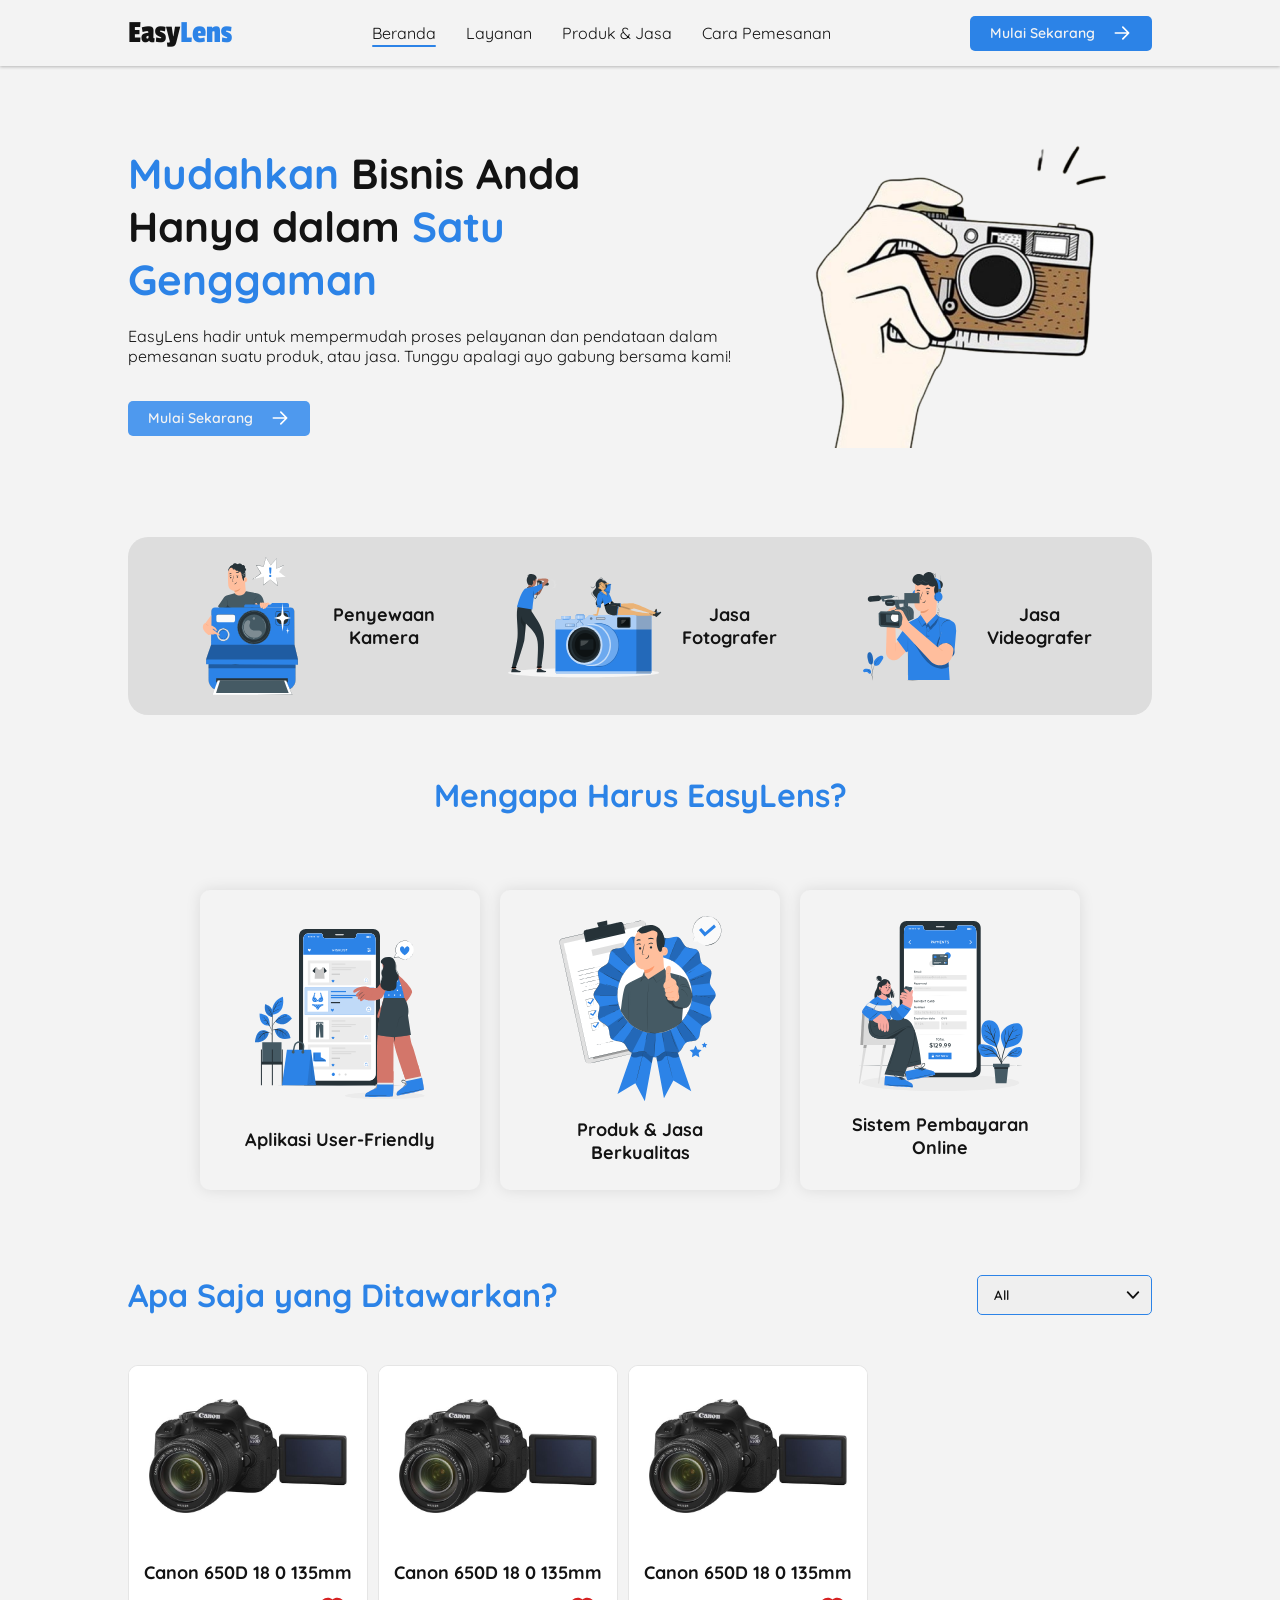
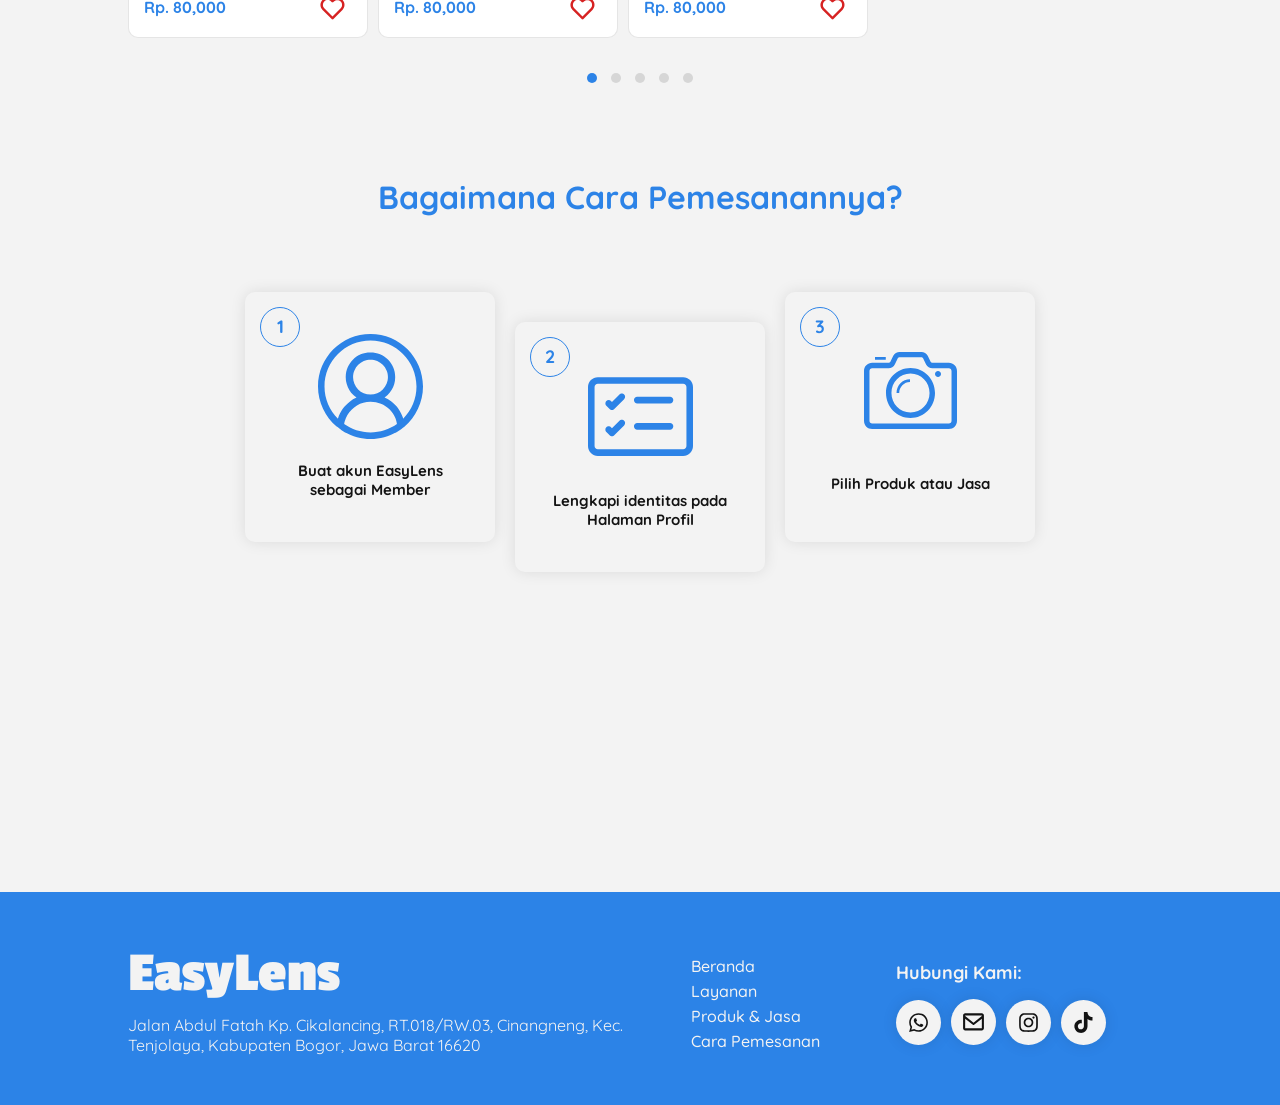
==== index.html @ c6583b7b "initial commit" ====
<!DOCTYPE html>
<html lang="en">
<head>
    <meta charset="UTF-8">
    <meta http-equiv="X-UA-Compatible" content="IE=edge">
    <meta name="viewport" content="width=device-width, initial-scale=1.0">
    <link rel="preconnect" href="https://fonts.googleapis.com">
    <link rel="preconnect" href="https://fonts.gstatic.com" crossorigin>
    <link href="https://fonts.googleapis.com/css2?family=Passion+One:wght@700&family=Quicksand:wght@300;400;500;600;700&display=swap" rel="stylesheet">
    <link rel="stylesheet" href="./assets/owlCarousel/owl.carousel.min.css">
    <link rel="stylesheet" href="./assets/owlCarousel/owl.theme.default.min.css">

    <link rel="stylesheet" href="./assets/style/style.css">

    <title>EasyLens</title>
</head>
<body>
    <nav class="navbar">
        <div class="content-wrapper">
            <a href="#" class="navbar__brand">Easy<span class="highlighted-text">Lens</span></a>
            <ul>
                <li class="navbar__list"><a href="#beranda" class="navbar__link active">Beranda</a></li>
                <li class="navbar__list"><a href="#layanan" class="navbar__link">Layanan</a></li>
                <li class="navbar__list"><a href="#produk" class="navbar__link">Produk & Jasa</a></li>
                <li class="navbar__list"><a href="#cara-pemesanan" class="navbar__link">Cara Pemesanan</a></li>
            </ul>

            <a href="#" class="get-started-button">
                Mulai Sekarang 
                <svg width="20" height="20" viewBox="0 0 30 30" fill="none" xmlns="http://www.w3.org/2000/svg">
                    <path d="M5 15H25M16.25 6.25L25 15L16.25 23.75" stroke="white" stroke-width="2.5" stroke-linecap="round" stroke-linejoin="round"/>
                </svg>
            </a>

            <button class="menu-button">
                <span></span>
            </button>
        </div>
    </nav>
    <div class="content-wrapper">
        <section id="beranda" class="content-section">
            <div class="beranda__text-group">
                <h1 class="beranda__title">
                    <span class="highlighted-text">Mudahkan</span> Bisnis Anda Hanya dalam <span class="highlighted-text">Satu Genggaman</span>
                </h1>
                <p class="beranda__description">
                    EasyLens hadir untuk mempermudah proses pelayanan dan pendataan dalam pemesanan suatu produk, atau jasa. Tunggu apalagi ayo gabung bersama kami!
                </p>

                <a href="#" class="get-started-button">
                    Mulai Sekarang 
                    <svg width="20" height="20" viewBox="0 0 30 30" fill="none" xmlns="http://www.w3.org/2000/svg">
                        <path d="M5 15H25M16.25 6.25L25 15L16.25 23.75" stroke="white" stroke-width="2.5" stroke-linecap="round" stroke-linejoin="round"/>
                    </svg>
                </a>
            </div>

            <div class="beranda__image-group">
                <img src="./assets/img/kamera-illustration.png" alt="Camera Illustration">
            </div>
        </section>

        <section id="layanan" class="content-section">
            <div class="layanan__box-group">
                <div class="layanan__box">
                    <img src="./assets/img/sewa-kamera-illustration.svg" alt="Rental Camera Illustration">
                    <h5 class="layanan__title">Penyewaan Kamera</h5>
                </div>
                <div class="layanan__box">
                    <img src="./assets/img/fotografer-illustration.svg" alt="Photographer Illustration">
                    <h5 class="layanan__title">Jasa Fotografer</h5>
                </div>
                <div class="layanan__box">
                    <img src="./assets/img/videografer-illustration.svg" alt="Videographer Camera">
                    <h5 class="layanan__title">Jasa Videografer</h5>
                </div>
            </div>

            <h1 class="section-title">Mengapa Harus EasyLens?</h1>

            <div class="layanan__content">
                <div class="layanan__content-box">
                    <img src="./assets/img/user-friendly-illustration.svg" alt="User Friendly Illustration">
                    <h5 class="layanan__content-title">Aplikasi User-Friendly</h5>
                </div>
                <div class="layanan__content-box">
                    <img src="./assets/img/produk-kualitas-illustration.svg" alt="User Friendly Illustration">
                    <h5 class="layanan__content-title">Produk & Jasa Berkualitas </h5>
                </div>
                <div class="layanan__content-box">
                    <img src="./assets/img/payment-sistem-illustration.svg" alt="Online Payment System Illustration">
                    <h5 class="layanan__content-title">Sistem Pembayaran Online</h5>
                </div>
            </div>
        </section>

        <section id="produk" class="content-section">
            <div class="section-header">
                <h1 class="section-title">Apa Saja yang Ditawarkan?</h1>
                <select name="filter-content" id="filter-content">
                    <option value="all">All</option>
                    <option value="produk">Produk</option>
                    <option value="jasa">Jasa</option>
                </select>
            </div>
            <div class="produk__content owl-carousel owl-theme">
                <div class="produk__box">
                    <a href="#" class="produk__link"></a>
                    <div class="produk__box-image">
                        <img src="./assets/img/produk/canon-650d-18-135mm-stm-review.jpg" alt="Canon 650D 18 0 135mm" loading="lazy">
                    </div>
                    <div class="produk__box-body">
                        <h3 class="produk__title">
                            Canon 650D 18 0 135mm
                        </h3>
                        <div class="produk__body-footer">
                            <h5 class="produk__price">
                                Rp. 80,000
                            </h5>
                        </div>
                    </div>
                    
                    <button class="add-to-collection">
                        <svg width="29" height="29" viewBox="0 0 24 24" xmlns="http://www.w3.org/2000/svg">
                            <path d="M12 4.595C10.9104 3.59311 9.48419 3.03705 8.00398 3.037C7.22052 3.03782 6.44496 3.19356 5.72192 3.49527C4.99888 3.79698 4.34265 4.2387 3.79098 4.795C1.43798 7.158 1.43898 10.854 3.79298 13.207L11.125 20.539C11.295 20.838 11.623 21.031 12 21.031C12.1548 21.0295 12.3071 20.9917 12.4446 20.9207C12.5822 20.8496 12.7011 20.7474 12.792 20.622L20.207 13.207C22.561 10.853 22.561 7.158 20.205 4.791C19.6536 4.23572 18.9979 3.7949 18.2756 3.49389C17.5532 3.19287 16.7785 3.0376 15.996 3.037C14.5158 3.03724 13.0897 3.59328 12 4.595V4.595ZM18.791 6.205C20.354 7.776 20.355 10.23 18.793 11.793L12 18.586L5.20698 11.793C3.64498 10.23 3.64598 7.776 5.20498 6.209C5.96498 5.453 6.95898 5.037 8.00398 5.037C9.04898 5.037 10.039 5.453 10.793 6.207L11.293 6.707C11.3858 6.79995 11.496 6.87369 11.6173 6.924C11.7386 6.97431 11.8686 7.0002 12 7.0002C12.1313 7.0002 12.2614 6.97431 12.3827 6.924C12.504 6.87369 12.6142 6.79995 12.707 6.707L13.207 6.207C14.719 4.698 17.281 4.702 18.791 6.205V6.205Z" fill="#d62222"/>
                        </svg>    
                    </button>
                </div>
                <div class="produk__box">
                    <a href="#" class="produk__link"></a>
                    <div class="produk__box-image">
                        <img src="./assets/img/produk/canon-650d-18-135mm-stm-review.jpg" alt="Canon 650D 18 0 135mm" loading="lazy">
                    </div>
                    <div class="produk__box-body">
                        <h3 class="produk__title">
                            Canon 650D 18 0 135mm
                        </h3>
                        <div class="produk__body-footer">
                            <h5 class="produk__price">
                                Rp. 80,000
                            </h5>
                        </div>
                    </div>
                    
                    <button class="add-to-collection">
                        <svg width="29" height="29" viewBox="0 0 24 24" xmlns="http://www.w3.org/2000/svg">
                            <path d="M12 4.595C10.9104 3.59311 9.48419 3.03705 8.00398 3.037C7.22052 3.03782 6.44496 3.19356 5.72192 3.49527C4.99888 3.79698 4.34265 4.2387 3.79098 4.795C1.43798 7.158 1.43898 10.854 3.79298 13.207L11.125 20.539C11.295 20.838 11.623 21.031 12 21.031C12.1548 21.0295 12.3071 20.9917 12.4446 20.9207C12.5822 20.8496 12.7011 20.7474 12.792 20.622L20.207 13.207C22.561 10.853 22.561 7.158 20.205 4.791C19.6536 4.23572 18.9979 3.7949 18.2756 3.49389C17.5532 3.19287 16.7785 3.0376 15.996 3.037C14.5158 3.03724 13.0897 3.59328 12 4.595V4.595ZM18.791 6.205C20.354 7.776 20.355 10.23 18.793 11.793L12 18.586L5.20698 11.793C3.64498 10.23 3.64598 7.776 5.20498 6.209C5.96498 5.453 6.95898 5.037 8.00398 5.037C9.04898 5.037 10.039 5.453 10.793 6.207L11.293 6.707C11.3858 6.79995 11.496 6.87369 11.6173 6.924C11.7386 6.97431 11.8686 7.0002 12 7.0002C12.1313 7.0002 12.2614 6.97431 12.3827 6.924C12.504 6.87369 12.6142 6.79995 12.707 6.707L13.207 6.207C14.719 4.698 17.281 4.702 18.791 6.205V6.205Z" fill="#d62222"/>
                        </svg>    
                    </button>
                </div>
                <div class="produk__box">
                    <a href="#" class="produk__link"></a>
                    <div class="produk__box-image">
                        <img src="./assets/img/produk/canon-650d-18-135mm-stm-review.jpg" alt="Canon 650D 18 0 135mm" loading="lazy">
                    </div>
                    <div class="produk__box-body">
                        <h3 class="produk__title">
                            Canon 650D 18 0 135mm
                        </h3>
                        <div class="produk__body-footer">
                            <h5 class="produk__price">
                                Rp. 80,000
                            </h5>
                        </div>
                    </div>
                    
                    <button class="add-to-collection">
                        <svg width="29" height="29" viewBox="0 0 24 24" xmlns="http://www.w3.org/2000/svg">
                            <path d="M12 4.595C10.9104 3.59311 9.48419 3.03705 8.00398 3.037C7.22052 3.03782 6.44496 3.19356 5.72192 3.49527C4.99888 3.79698 4.34265 4.2387 3.79098 4.795C1.43798 7.158 1.43898 10.854 3.79298 13.207L11.125 20.539C11.295 20.838 11.623 21.031 12 21.031C12.1548 21.0295 12.3071 20.9917 12.4446 20.9207C12.5822 20.8496 12.7011 20.7474 12.792 20.622L20.207 13.207C22.561 10.853 22.561 7.158 20.205 4.791C19.6536 4.23572 18.9979 3.7949 18.2756 3.49389C17.5532 3.19287 16.7785 3.0376 15.996 3.037C14.5158 3.03724 13.0897 3.59328 12 4.595V4.595ZM18.791 6.205C20.354 7.776 20.355 10.23 18.793 11.793L12 18.586L5.20698 11.793C3.64498 10.23 3.64598 7.776 5.20498 6.209C5.96498 5.453 6.95898 5.037 8.00398 5.037C9.04898 5.037 10.039 5.453 10.793 6.207L11.293 6.707C11.3858 6.79995 11.496 6.87369 11.6173 6.924C11.7386 6.97431 11.8686 7.0002 12 7.0002C12.1313 7.0002 12.2614 6.97431 12.3827 6.924C12.504 6.87369 12.6142 6.79995 12.707 6.707L13.207 6.207C14.719 4.698 17.281 4.702 18.791 6.205V6.205Z" fill="#d62222"/>
                        </svg>    
                    </button>
                </div>
                <div class="produk__box">
                    <a href="#" class="produk__link"></a>
                    <div class="produk__box-image">
                        <img src="./assets/img/produk/canon-650d-18-135mm-stm-review.jpg" alt="Canon 650D 18 0 135mm" loading="lazy">
                    </div>
                    <div class="produk__box-body">
                        <h3 class="produk__title">
                            Canon 650D 18 0 135mm
                        </h3>
                        <div class="produk__body-footer">
                            <h5 class="produk__price">
                                Rp. 80,000
                            </h5>
                        </div>
                    </div>
                    
                    <button class="add-to-collection">
                        <svg width="29" height="29" viewBox="0 0 24 24" xmlns="http://www.w3.org/2000/svg">
                            <path d="M12 4.595C10.9104 3.59311 9.48419 3.03705 8.00398 3.037C7.22052 3.03782 6.44496 3.19356 5.72192 3.49527C4.99888 3.79698 4.34265 4.2387 3.79098 4.795C1.43798 7.158 1.43898 10.854 3.79298 13.207L11.125 20.539C11.295 20.838 11.623 21.031 12 21.031C12.1548 21.0295 12.3071 20.9917 12.4446 20.9207C12.5822 20.8496 12.7011 20.7474 12.792 20.622L20.207 13.207C22.561 10.853 22.561 7.158 20.205 4.791C19.6536 4.23572 18.9979 3.7949 18.2756 3.49389C17.5532 3.19287 16.7785 3.0376 15.996 3.037C14.5158 3.03724 13.0897 3.59328 12 4.595V4.595ZM18.791 6.205C20.354 7.776 20.355 10.23 18.793 11.793L12 18.586L5.20698 11.793C3.64498 10.23 3.64598 7.776 5.20498 6.209C5.96498 5.453 6.95898 5.037 8.00398 5.037C9.04898 5.037 10.039 5.453 10.793 6.207L11.293 6.707C11.3858 6.79995 11.496 6.87369 11.6173 6.924C11.7386 6.97431 11.8686 7.0002 12 7.0002C12.1313 7.0002 12.2614 6.97431 12.3827 6.924C12.504 6.87369 12.6142 6.79995 12.707 6.707L13.207 6.207C14.719 4.698 17.281 4.702 18.791 6.205V6.205Z" fill="#d62222"/>
                        </svg>    
                    </button>
                </div>
                <div class="produk__box">
                    <a href="#" class="produk__link"></a>
                    <div class="produk__box-image">
                        <img src="./assets/img/produk/canon-650d-18-135mm-stm-review.jpg" alt="Canon 650D 18 0 135mm" loading="lazy">
                    </div>
                    <div class="produk__box-body">
                        <h3 class="produk__title">
                            Canon 650D 18 0 135mm
                        </h3>
                        <div class="produk__body-footer">
                            <h5 class="produk__price">
                                Rp. 80,000
                            </h5>
                        </div>
                    </div>
                    
                    <button class="add-to-collection">
                        <svg width="29" height="29" viewBox="0 0 24 24" xmlns="http://www.w3.org/2000/svg">
                            <path d="M12 4.595C10.9104 3.59311 9.48419 3.03705 8.00398 3.037C7.22052 3.03782 6.44496 3.19356 5.72192 3.49527C4.99888 3.79698 4.34265 4.2387 3.79098 4.795C1.43798 7.158 1.43898 10.854 3.79298 13.207L11.125 20.539C11.295 20.838 11.623 21.031 12 21.031C12.1548 21.0295 12.3071 20.9917 12.4446 20.9207C12.5822 20.8496 12.7011 20.7474 12.792 20.622L20.207 13.207C22.561 10.853 22.561 7.158 20.205 4.791C19.6536 4.23572 18.9979 3.7949 18.2756 3.49389C17.5532 3.19287 16.7785 3.0376 15.996 3.037C14.5158 3.03724 13.0897 3.59328 12 4.595V4.595ZM18.791 6.205C20.354 7.776 20.355 10.23 18.793 11.793L12 18.586L5.20698 11.793C3.64498 10.23 3.64598 7.776 5.20498 6.209C5.96498 5.453 6.95898 5.037 8.00398 5.037C9.04898 5.037 10.039 5.453 10.793 6.207L11.293 6.707C11.3858 6.79995 11.496 6.87369 11.6173 6.924C11.7386 6.97431 11.8686 7.0002 12 7.0002C12.1313 7.0002 12.2614 6.97431 12.3827 6.924C12.504 6.87369 12.6142 6.79995 12.707 6.707L13.207 6.207C14.719 4.698 17.281 4.702 18.791 6.205V6.205Z" fill="#d62222"/>
                        </svg>    
                    </button>
                </div>
                <div class="produk__box">
                    <a href="#" class="produk__link"></a>
                    <div class="produk__box-image">
                        <img src="./assets/img/produk/canon-650d-18-135mm-stm-review.jpg" alt="Canon 650D 18 0 135mm" loading="lazy">
                    </div>
                    <div class="produk__box-body">
                        <h3 class="produk__title">
                            Canon 650D 18 0 135mm
                        </h3>
                        <div class="produk__body-footer">
                            <h5 class="produk__price">
                                Rp. 80,000
                            </h5>
                        </div>
                    </div>
                    
                    <button class="add-to-collection">
                        <svg width="29" height="29" viewBox="0 0 24 24" xmlns="http://www.w3.org/2000/svg">
                            <path d="M12 4.595C10.9104 3.59311 9.48419 3.03705 8.00398 3.037C7.22052 3.03782 6.44496 3.19356 5.72192 3.49527C4.99888 3.79698 4.34265 4.2387 3.79098 4.795C1.43798 7.158 1.43898 10.854 3.79298 13.207L11.125 20.539C11.295 20.838 11.623 21.031 12 21.031C12.1548 21.0295 12.3071 20.9917 12.4446 20.9207C12.5822 20.8496 12.7011 20.7474 12.792 20.622L20.207 13.207C22.561 10.853 22.561 7.158 20.205 4.791C19.6536 4.23572 18.9979 3.7949 18.2756 3.49389C17.5532 3.19287 16.7785 3.0376 15.996 3.037C14.5158 3.03724 13.0897 3.59328 12 4.595V4.595ZM18.791 6.205C20.354 7.776 20.355 10.23 18.793 11.793L12 18.586L5.20698 11.793C3.64498 10.23 3.64598 7.776 5.20498 6.209C5.96498 5.453 6.95898 5.037 8.00398 5.037C9.04898 5.037 10.039 5.453 10.793 6.207L11.293 6.707C11.3858 6.79995 11.496 6.87369 11.6173 6.924C11.7386 6.97431 11.8686 7.0002 12 7.0002C12.1313 7.0002 12.2614 6.97431 12.3827 6.924C12.504 6.87369 12.6142 6.79995 12.707 6.707L13.207 6.207C14.719 4.698 17.281 4.702 18.791 6.205V6.205Z" fill="#d62222"/>
                        </svg>    
                    </button>
                </div>
                <div class="produk__box">
                    <a href="#" class="produk__link"></a>
                    <div class="produk__box-image">
                        <img src="./assets/img/produk/canon-650d-18-135mm-stm-review.jpg" alt="Canon 650D 18 0 135mm" loading="lazy">
                    </div>
                    <div class="produk__box-body">
                        <h3 class="produk__title">
                            Canon 650D 18 0 135mm
                        </h3>
                        <div class="produk__body-footer">
                            <h5 class="produk__price">
                                Rp. 80,000
                            </h5>
                        </div>
                    </div>
                    
                    <button class="add-to-collection">
                        <svg width="29" height="29" viewBox="0 0 24 24" xmlns="http://www.w3.org/2000/svg">
                            <path d="M12 4.595C10.9104 3.59311 9.48419 3.03705 8.00398 3.037C7.22052 3.03782 6.44496 3.19356 5.72192 3.49527C4.99888 3.79698 4.34265 4.2387 3.79098 4.795C1.43798 7.158 1.43898 10.854 3.79298 13.207L11.125 20.539C11.295 20.838 11.623 21.031 12 21.031C12.1548 21.0295 12.3071 20.9917 12.4446 20.9207C12.5822 20.8496 12.7011 20.7474 12.792 20.622L20.207 13.207C22.561 10.853 22.561 7.158 20.205 4.791C19.6536 4.23572 18.9979 3.7949 18.2756 3.49389C17.5532 3.19287 16.7785 3.0376 15.996 3.037C14.5158 3.03724 13.0897 3.59328 12 4.595V4.595ZM18.791 6.205C20.354 7.776 20.355 10.23 18.793 11.793L12 18.586L5.20698 11.793C3.64498 10.23 3.64598 7.776 5.20498 6.209C5.96498 5.453 6.95898 5.037 8.00398 5.037C9.04898 5.037 10.039 5.453 10.793 6.207L11.293 6.707C11.3858 6.79995 11.496 6.87369 11.6173 6.924C11.7386 6.97431 11.8686 7.0002 12 7.0002C12.1313 7.0002 12.2614 6.97431 12.3827 6.924C12.504 6.87369 12.6142 6.79995 12.707 6.707L13.207 6.207C14.719 4.698 17.281 4.702 18.791 6.205V6.205Z" fill="#d62222"/>
                        </svg>    
                    </button>
                </div>
                <div class="produk__box">
                    <a href="#" class="produk__link"></a>
                    <div class="produk__box-image">
                        <img src="./assets/img/produk/canon-650d-18-135mm-stm-review.jpg" alt="Canon 650D 18 0 135mm" loading="lazy">
                    </div>
                    <div class="produk__box-body">
                        <h3 class="produk__title">
                            Canon 650D 18 0 135mm
                        </h3>
                        <div class="produk__body-footer">
                            <h5 class="produk__price">
                                Rp. 80,000
                            </h5>
                        </div>
                    </div>
                    
                    <button class="add-to-collection">
                        <svg width="29" height="29" viewBox="0 0 24 24" xmlns="http://www.w3.org/2000/svg">
                            <path d="M12 4.595C10.9104 3.59311 9.48419 3.03705 8.00398 3.037C7.22052 3.03782 6.44496 3.19356 5.72192 3.49527C4.99888 3.79698 4.34265 4.2387 3.79098 4.795C1.43798 7.158 1.43898 10.854 3.79298 13.207L11.125 20.539C11.295 20.838 11.623 21.031 12 21.031C12.1548 21.0295 12.3071 20.9917 12.4446 20.9207C12.5822 20.8496 12.7011 20.7474 12.792 20.622L20.207 13.207C22.561 10.853 22.561 7.158 20.205 4.791C19.6536 4.23572 18.9979 3.7949 18.2756 3.49389C17.5532 3.19287 16.7785 3.0376 15.996 3.037C14.5158 3.03724 13.0897 3.59328 12 4.595V4.595ZM18.791 6.205C20.354 7.776 20.355 10.23 18.793 11.793L12 18.586L5.20698 11.793C3.64498 10.23 3.64598 7.776 5.20498 6.209C5.96498 5.453 6.95898 5.037 8.00398 5.037C9.04898 5.037 10.039 5.453 10.793 6.207L11.293 6.707C11.3858 6.79995 11.496 6.87369 11.6173 6.924C11.7386 6.97431 11.8686 7.0002 12 7.0002C12.1313 7.0002 12.2614 6.97431 12.3827 6.924C12.504 6.87369 12.6142 6.79995 12.707 6.707L13.207 6.207C14.719 4.698 17.281 4.702 18.791 6.205V6.205Z" fill="#d62222"/>
                        </svg>    
                    </button>
                </div>
            </div>
        </section>

        <section id="cara-pemesanan" class="content-section">
            <h1 class="section-title">Bagaimana Cara Pemesanannya?</h1>
            <div class="order__content">
                <div class="order__box">
                    <div class="order__box-number">1</div>
                    <img src="./assets/icon/user-icon.svg" alt="User Icon">
                    <h5 class="order__title">
                        Buat akun EasyLens sebagai Member
                    </h5>
                </div>
                <div class="order__box">
                    <div class="order__box-number">2</div>
                    <img src="./assets/icon/card-check-icon.svg" alt="Identity Card Icon">
                    <h5 class="order__title">
                        Lengkapi identitas pada Halaman Profil
                    </h5>
                </div>
                <div class="order__box">
                    <div class="order__box-number">3</div>
                    <img src="./assets/icon/camera-icon.svg" alt="Camera Icon">
                    <h5 class="order__title">
                        Pilih Produk atau Jasa
                    </h5>
                </div>
                <div class="order__box">
                    <div class="order__box-number">4</div>
                    <img src="./assets/icon/invoice-icon.svg" alt="Invoice Icon">
                    <h5 class="order__title">
                        Tunjukkan Bukti Pemesanan
                    </h5>
                </div>
            </div>
        </section>
    </div>

    <footer class="footer">
        <div class="content-wrapper">
            <div class="footer__left">
                <h1 class="footer__title">Easy<span class="highlighted-text">Lens</span></h1>
                <p class="footer__address">
                    Jalan Abdul Fatah Kp. Cikalancing, RT.018/RW.03, Cinangneng, Kec. Tenjolaya, Kabupaten Bogor, Jawa Barat 16620
                </p>
            </div>
            <ul class="footer__center">
                <li><a href="#beranda" class="footer__link">Beranda</a></li>
                <li><a href="#layanan" class="footer__link">Layanan</a></li>
                <li><a href="#produk" class="footer__link">Produk & Jasa</a></li>
                <li><a href="#cara-pemesanan" class="footer__link">Cara Pemesanan</a></li>
            </ul>
    
            <div class="footer__right">
                <h5 class="footer__contact-title">Hubungi Kami:</h5>
                <div class="footer__button-group">
                    <a href="#" class="footer__button">
                        <img src="./assets/icon/whatsapp-icon.svg" alt="WhatsApp Icon">
                    </a>
                    <a href="#" class="footer__button">
                        <img src="./assets/icon/mail-icon.svg" alt="Mail Icon">
                    </a>
                    <a href="#" class="footer__button">
                        <img src="./assets/icon/instagram-icon.svg" alt="Instagram Icon">
                    </a>
                    <a href="#" class="footer__button">
                        <img src="./assets/icon/tiktok-icon.svg" alt="Tiktok Icon">
                    </a>
                </div>
            </div>
        </div>
    </footer>

    <script src="https://cdnjs.cloudflare.com/ajax/libs/jquery/3.6.1/jquery.min.js" integrity="sha512-aVKKRRi/Q/YV+4mjoKBsE4x3H+BkegoM/em46NNlCqNTmUYADjBbeNefNxYV7giUp0VxICtqdrbqU7iVaeZNXA==" crossorigin="anonymous" referrerpolicy="no-referrer"></script>
    <script src="./assets/owlCarousel/owl.carousel.min.js"></script>
    <script src="./assets/style/script.js"></script>
</body>
</html>
---- assets/style/style.css ----
:root{
    --font-body: 'Quicksand', sans-serif;
    --font-title:'Passion One', cursive;
    --primary:#2c83e7;
    --primary-button:#4e99ee;
    --secondary:#dddddd;
    --background:#f3f3f3;
    --black:#131313;
    --light:300;
    --regular:400;
    --medium:500;
    --semibold:600;
    --bold:800;
    --fs-sub-body:14px;
    --fs-body:16px;
    --fs-subtitle:18px;
    --fs-title:22px;
    --fs-nav-title:32px;
    --fs-hero-title:42px;
    --fs-footer-title: 57px;
}

*, *::before, *::after{
    margin: 0;
    padding: 0;
    box-sizing: border-box;
}

button{
    border: none;
    cursor: pointer;
}

html{
    scroll-behavior: smooth;
}

a, button{
    display: inline-flex;
    align-items: center;
    justify-content: center;
    transition: all .15s linear;
    -webkit-transition: all .15s linear;
    -moz-transition: all .15s linear;
    -ms-transition: all .15s linear;
    -o-transition: all .15s linear;
}

a:hover, button:hover{
    opacity: 0.75;
}

a, a:hover, a:visited{
    text-decoration: none;
    color: var(--black);
}

select:focus{
    outline: none;
}

ul{
    list-style: none;
}

body{
    font-family: var(--font-body);
    color: var(--black);
    background-color: var(--background);
    font-size: var(--fs-body);
    width: 100%;
    overflow-x: hidden;
    position: relative;
}

body::-webkit-scrollbar{
    width: 5px;
}

body::-webkit-scrollbar-track{
    background-color: var(--secondary);
}

body::-webkit-scrollbar-thumb{
    background-color: var(--primary);
}

body::-webkit-scrollbar-thumb:hover{
    background-color: var(--primary-button);
}

.highlighted-text{
    color: var(--primary);
}

.navbar{
    position: fixed;
    z-index: 10;
    width: 100%;
    padding: 15px 7.5px;
    background-color: var(--background);
    box-shadow: 0 1px 3px rgba(0, 0, 0, 0.25);
}

.section-title{
    font-size: var(--fs-nav-title);
    color: var(--primary);
    text-align: center;
    margin-bottom: 75px;
    transform: translateY(-50px);
    transition: all .15s linear;
    opacity: 0;
    -webkit-transition: all .15s linear;
    -moz-transition: all .15s linear;
    -ms-transition: all .15s linear;
    -o-transition: all .15s linear;
    -webkit-transform: translateY(-50px);
    -moz-transform: translateY(-50px);
    -ms-transform: translateY(-50px);
    -o-transform: translateY(-50px);
}

.section-title[data-scroll=show]{
    opacity: 1;
    transform: translateY(0);
    -webkit-transform: translateY(0);
    -moz-transform: translateY(0);
    -ms-transform: translateY(0);
    -o-transform: translateY(0);
}

.content-wrapper{
    width: 1280px;
    margin: auto;
}

.content-section{
    padding-top:85px;
}

.navbar .content-wrapper{
    display: flex;
    justify-content: space-between;
    align-items: center;
}

.navbar__brand{
    font-family: var(--font-title);
    column-gap: 0;
    font-size: var(--fs-nav-title);
}

.navbar ul{
    display: flex;
    column-gap: 30px;
}

.navbar__link{
    position: relative;
}

.navbar__link::after{
    content: "";
    display: block;
    position: absolute;
    bottom: -4px;
    left: 50%;
    width: 0;
    height: 2px;
    background-color: var(--primary);
    border-radius: 10px;
    transform: translateX(-50%);
    -webkit-transform: translateX(-50%);
    -moz-transform: translateX(-50%);
    -ms-transform: translateX(-50%);
    -o-transform: translateX(-50%);
    -webkit-border-radius: 10px;
    -moz-border-radius: 10px;
    -ms-border-radius: 10px;
    -o-border-radius: 10px;
    transition: all .15s linear;
    -webkit-transition: all .15s linear;
    -moz-transition: all .15s linear;
    -ms-transition: all .15s linear;
    -o-transition: all .15s linear;
}

.navbar__link:hover::after, .navbar__link.active::after{
    width: 100%;
}

.menu-button{
    display: none;
}

.get-started-button{
    font-weight: var(--semibold);
    color: var(--background) !important;
    font-size: var(--fs-sub-body);
    column-gap: 17px;
    padding: 7.5px 20px;
    border-radius: 5px;
    background-color: var(--primary);
    -webkit-border-radius: 5px;
    -moz-border-radius: 5px;
    -ms-border-radius: 5px;
    -o-border-radius: 5px;
}

.get-started-button svg{
    transition: all .15s ease-out;
    -webkit-transition: all .15s ease-out;
    -moz-transition: all .15s ease-out;
    -ms-transition: all .15s ease-out;
    -o-transition: all .15s ease-out;
}

.get-started-button:hover svg{
    transform: translateX(2.5px);
    -webkit-transform: translateX(2.5px);
    -moz-transform: translateX(2.5px);
    -ms-transform: translateX(2.5px);
    -o-transform: translateX(2.5px);
}


/* Beranda Section */

#beranda{
    display: flex;
    align-items: center;
    justify-content: space-between;
    padding-top: 130px;
}

.beranda__text-group{
    width: 60%;
    display: flex;
    flex-direction: column;
    align-items: flex-start;
    row-gap: 20px;
}

.beranda__title{
    font-size: var(--fs-hero-title);
    width: 85%;
}

#beranda .get-started-button{
    margin-top: 15px;
    background-color: var(--primary-button);
}

.beranda__image-group{
    opacity: 0;
    transform: translateX(100px);
    transition: all .15s linear;
    -webkit-transition: all .15s linear;
    -moz-transition: all .15s linear;
    -ms-transition: all .15s linear;
    -o-transition: all .15s linear;
    -webkit-transform: translateX(100px);
    -moz-transform: translateX(100px);
    -ms-transform: translateX(100px);
    -o-transform: translateX(100px);
}

#beranda *[data-scroll=show]{
    opacity: 1;
    transform: translateX(0);
    -webkit-transform: translateX(0);
    -moz-transform: translateX(0);
    -ms-transform: translateX(0);
    -o-transform: translateX(0);
}

#beranda .get-started-button[data-scroll=show]{
    opacity: 1;
    transform: translateX(0);
    -webkit-transform: translateX(0);
    -moz-transform: translateX(0);
    -ms-transform: translateX(0);
    -o-transform: translateX(0);
}

.beranda__text-group > * {
    transition: all .15s linear;
    -webkit-transition: all .15s linear;
    -moz-transition: all .15s linear;
    -ms-transition: all .15s linear;
    -o-transition: all .15s linear;
}

.beranda__title, .beranda__description, #beranda .get-started-button{
    opacity: 0;
    transform: translateX(-100px);
    -webkit-transform: translateX(-100px);
    -moz-transform: translateX(-100px);
    -ms-transform: translateX(-100px);
    -o-transform: translateX(-100px);
}



/* Layanan Section */

.layanan__box-group{
    padding: 10px 20px;
    margin: auto;
    margin-bottom: 60px;
    display: flex;
    align-items: center;
    flex-wrap: wrap;
    justify-content: space-around;
    background-color: var(--background);
    border-radius: 20px;
    transition: all .15s linear;
    -webkit-border-radius: 20px;
    -moz-border-radius: 20px;
    -ms-border-radius: 20px;
    -o-border-radius: 20px;
    -webkit-transition: all .15s linear;
    -moz-transition: all .15s linear;
    -ms-transition: all .15s linear;
    -o-transition: all .15s linear;
}

.layanan__box-group[data-scroll=show]{
    background-color: var(--secondary);
}

.layanan__box{
    display: none;
    padding: 10px;
    border-radius: 10px;
    display: flex;
    align-items: center;
    gap: 7.5px;
    font-size: var(--fs-title);
    -webkit-border-radius: 10px;
    -moz-border-radius: 10px;
    -ms-border-radius: 10px;
    -o-border-radius: 10px;
}

.layanan__title{
    width: 120px;
    text-align: center;
    font-size: var(--fs-subtitle);
}

.layanan__content{
    display: flex;
    align-items: center;
    justify-content: center;
    flex-wrap: wrap;
    gap: 20px;
}

.layanan__content-box{
    background-color: var(--background);
    width: 280px;
    height: 300px;
    padding: 10px;
    display: flex;
    flex-direction: column;
    align-items: center;
    justify-content: space-evenly;
    border-radius: 10px;
    -webkit-border-radius: 10px;
    -moz-border-radius: 10px;
    -ms-border-radius: 10px;
    -o-border-radius: 10px;
    box-shadow: 0 0 15px rgba(0, 0, 0, 0.1);
}

.layanan__box, .layanan__content-box{
    transform: scale(0.5);
    opacity: 0;
    transition: all .15s linear;
    -webkit-transition: all .15s linear;
    -moz-transition: all .15s linear;
    -ms-transition: all .15s linear;
    -o-transition: all .15s linear;
    -webkit-transform: scale(0.5);
    -moz-transform: scale(0.5);
    -ms-transform: scale(0.5);
    -o-transform: scale(0.5);
}

.layanan__box[data-scroll=show], .layanan__content-box[data-scroll=show]{
    opacity: 1;
    transform: scale(1);
    -webkit-transform: scale(1);
    -moz-transform: scale(1);
    -ms-transform: scale(1);
    -o-transform: scale(1);
}

.layanan__content-title{
    font-size: var(--fs-subtitle);
    text-align: center;
    width: 75%;
}

/* Produk & Jasa Section */

#produk .section-title{
    margin-bottom: 0;
    text-align: left;
    transform: translateX(-50px);
    -webkit-transform: translateX(-50px);
    -moz-transform: translateX(-50px);
    -ms-transform: translateX(-50px);
    -o-transform: translateX(-50px);
}

#produk .section-title[data-scroll=show]{
    transform: translateX(0);
    -webkit-transform: translateX(0);
    -moz-transform: translateX(0);
    -ms-transform: translateX(0);
    -o-transform: translateX(0);
}

.section-header{
    margin-bottom: 50px;
    display: flex;
    align-items: center;
    justify-content: space-between;
}

#filter-content{
    -webkit-appearance: none !important;
    -moz-appearance: none !important;
    padding-left: 1rem;
    /*background-color: var(--secondary);
    */background-image: url("../icon/chevron-down.svg");
    background-size: 20px;
    background-repeat: no-repeat;
    background-position: calc(100% - 8px) center;
    color: var(--black);
    width: 175px;
    height: 40px;
    font-family: var(--font-body);
    font-weight: var(--semibold);
    border-color: var(--primary);
    opacity: 0;
    transform: translateX(50px);
    border-radius: 5px;
    -webkit-border-radius: 5px;
    -moz-border-radius: 5px;
    -ms-border-radius: 5px;
    -o-border-radius: 5px;
    transition: all .15s ease-out;
    -webkit-transition: all .15s ease-out;
    -moz-transition: all .15s ease-out;
    -ms-transition: all .15s ease-out;
    -o-transition: all .15s ease-out;
    -webkit-transform: translateX(50px);
    -moz-transform: translateX(50px);
    -ms-transform: translateX(50px);
    -o-transform: translateX(50px);
}

#filter-content[data-scroll=show]{
    opacity: 1;
    transform: translateX(0);
    -webkit-transform: translateX(0);
    -moz-transform: translateX(0);
    -ms-transform: translateX(0);
    -o-transform: translateX(0);
}

.produk__content{
    display: flex;
    gap: 15px;
}

.produk__box{
    background-color: #fff;
    border: 1px solid rgba(0, 0, 0, 0.1);
    overflow: hidden;
    display: flex;
    position: relative;
    flex-direction: column;
    justify-content: space-between;
    text-align: left;
    border-radius:10px;
    opacity: 0;
    transform: translateY(-20px);
    -webkit-border-radius:10px;
    -moz-border-radius:10px;
    -ms-border-radius:10px;
    -o-border-radius:10px;
    transition: all .15s linear;
    -webkit-transition: all .15s linear;
    -moz-transition: all .15s linear;
    -ms-transition: all .15s linear;
    -o-transition: all .15s linear;
    -webkit-transform: translateY(-20px);
    -moz-transform: translateY(-20px);
    -ms-transform: translateY(-20px);
    -o-transform: translateY(-20px);
}

.produk__box[data-scroll=show]{
    opacity: 1;
    transform: translateY(0);
    -webkit-transform: translateY(0);
    -moz-transform: translateY(0);
    -ms-transform: translateY(0);
    -o-transform: translateY(0);
}

.produk__box:hover{
    border-color: var(--primary);
}

.produk__box-image{
    padding: 10px 20px;
    height: 180px;
    display: grid;
    place-items: center;
    background-color: #fff;
}

.produk__box-image img{
    width: 100%;
    height: 120px;
    object-position: center;
    object-fit: contain;
}

.produk__box-body{
    padding: 15px;
    padding-bottom: 20px;
    display: flex;
    flex-direction: column;
    align-items: flex-start;
    justify-content: space-between;
    gap: 12.5px;
    height: 50%;
}

.produk__body-footer{
    width: 100%;
    display: flex;
    align-items: center;
    justify-content: space-between;
}

.add-to-collection{
    z-index: 3;
    position: absolute;
    right: 15px;
    bottom: 10px;
    background-color: transparent;
    width:40px;
    height: 40px;
    padding-top: 3px;
    border-radius: 50%;
    -webkit-border-radius: 50%;
    -moz-border-radius: 50%;
    -ms-border-radius: 50%;
    -o-border-radius: 50%;
    transition: all .15s linear;
    -webkit-transition: all .15s linear;
    -moz-transition: all .15s linear;
    -ms-transition: all .15s linear;
    -o-transition: all .15s linear;
}

.produk__link{
    height: 100%;
    width: 100%;
    background-color: transparent;
    display: block;
    position: absolute;
    border-radius: 10px;
    -webkit-border-radius: 10px;
    -moz-border-radius: 10px;
    -ms-border-radius: 10px;
    -o-border-radius: 10px;
}

.produk__link:hover{
    opacity: 1;
}

.produk__title{
    font-size: var(--fs-subtitle);
    font-weight: var(--bold);
    overflow: hidden;
    text-overflow: ellipsis;
    white-space: nowrap;
    width: 100%;
}

.produk__description{
    font-size: var(--fs-body);
    font-weight: var(--light);
    overflow: hidden;
   text-overflow: ellipsis;
   display: -webkit-box;
   -webkit-line-clamp: 4; /* number of lines to show */
           line-clamp: 4; 
   -webkit-box-orient: vertical;
}

.produk__price{
    color: var(--primary);
    font-size: var(--fs-body);
}

.produk__box-footer{
    height: 45px;
    display: flex;
    align-items: stretch;
}

.produk__button{
    font-family: var(--font-body);
    font-weight: var(--bold);
}

#order-button{
    width:100%;
    background-color: var(--primary-button);
    color: var(--black);
    text-transform: uppercase;
    letter-spacing: 2px;
}
.owl-stage{
    display: flex;
    cursor: grab;
}

.owl-grab{
    cursor: grabbing;
}

.owl-nav button{
    padding-left: 10px !important;
    padding-bottom: 5px !important;
    padding-right: 10px !important;
}

.owl-theme .owl-nav.disabled+.owl-dots{
    margin-top: 30px;
}

/* Cara Pemesanan Section */

#cara-pemesanan{
    padding-bottom: 45px;
}

.order__content{
    display: flex;
    align-items: center;
    justify-content: center;
    flex-wrap: wrap;
    gap: 20px;
    margin-bottom: 35px;
}

.order__box{
    position: relative;
    display: flex;
    flex-direction: column;
    align-items: center;
    color: var(--black);
    font-size: var(--fs-subtitle);
    justify-content: space-evenly;
    padding: 20px 25px;
    text-align: center;
    width: 250px;
    height: 250px;
    opacity: 0;
    box-shadow: 0 0 15px rgba(0, 0, 0, 0.1);
    border-radius: 10px;
    -webkit-border-radius: 10px;
    -moz-border-radius: 10px;
    -ms-border-radius: 10px;
    -o-border-radius: 10px;
    transition: all .15s linear;
    -webkit-transition: all .15s linear;
    -moz-transition: all .15s linear;
    -ms-transition: all .15s linear;
    -o-transition: all .15s linear;
}

.order__box[data-scroll=show]{
    opacity: 1;
}

.order__box:nth-child(even){
    transform: translateY(30px);
    -webkit-transform: translateY(30px);
    -moz-transform: translateY(30px);
    -ms-transform: translateY(30px);
    -o-transform: translateY(30px);
}

.order__box-number{
    position: absolute;
    width: 40px;
    height: 40px;
    font-weight: var(--bold);
    color: var(--primary);
    border: 1px solid var(--primary);
    display: grid;
    place-content: center;
    border-radius: 50%;
    left: 15px;
    top: 15px;
    -webkit-border-radius: 50%;
    -moz-border-radius: 50%;
    -ms-border-radius: 50%;
    -o-border-radius: 50%;
}

.footer{
    width: 100%;
    padding: 50px;
    background-color: var(--primary);
    color: var(--background);
}

.footer .highlighted-text{
    color: var(--background);
}

.footer .content-wrapper{
    display: flex;
    align-items: center;
    justify-content: space-between;
    flex-wrap: wrap;
    gap: 30px;
}

.footer__link{
    color: var(--background) !important;
    font-weight: var(--medium);
}

.footer__left{
    width: 50%;
}

.footer__center{
    width: 15%;
    margin-top: 10px;
}

.footer__right{
    width: 25%;
    margin-top: 10px;
}

.footer__center{
    display: flex;
    flex-direction: column;
    row-gap: 5px;
}

.footer__title{
    font-family: var(--font-title);
    font-size: var(--fs-footer-title);
    margin-bottom: 10px;
}

.footer__contact-title{
    font-size: var(--fs-subtitle);
    margin-bottom: 15px;
}

.footer__button-group{
    display: flex;
    align-items: center;
    flex-wrap: wrap;
    gap: 10px;
}

.footer__button{
    background-color: var(--background);
    box-shadow: 0 0 15px rgba(0, 0, 0, 0.1);
    padding: 10px;
    border-radius: 50%;
    -webkit-border-radius: 50%;
    -moz-border-radius: 50%;
    -ms-border-radius: 50%;
    -o-border-radius: 50%;
}

@media(max-width:1400px){
    .content-wrapper{
        width: 80vw;
    }
}

@media(max-width:1050px){
    #beranda{
        flex-direction: column-reverse;
        gap: 30px;
        padding-top: 100px;
        text-align: center;
    }

    .beranda__image-group img{
        width: 50vw;
    }

    .beranda__text-group{
        width: 100%;
        align-items: center;
    }

    .navbar ul{
        position: absolute;
        z-index: -2;
        padding: 30px;
        width: 30%;
        height: calc(100vh - 66px);
        top: 66px;
        right: -500px;
        background-color: var(--background);
        flex-direction: column;
        gap: 30px;
        transition: all .3s linear;
        -webkit-transition: all .3s linear;
        -moz-transition: all .3s linear;
        -ms-transition: all .3s linear;
        -o-transition: all .3s linear;
}

    .navbar ul.show{
        right: 0;
    }

    .navbar__link::after{
        left: 0;
        transform: translateX(0);
        -webkit-transform: translateX(0);
        -moz-transform: translateX(0);
        -ms-transform: translateX(0);
        -o-transform: translateX(0);
}

    .navbar .get-started-button{
        display: none;
    }

    .menu-button{
        display: block;
        width: 36px;
        height: 36px;
        border-radius: 5px;
        background-color: transparent;
        display: flex;
        align-items: center;
        -webkit-border-radius: 5px;
        -moz-border-radius: 5px;
        -ms-border-radius: 5px;
        -o-border-radius: 5px;
}

    .menu-button span{
        display: block;
        width: 30px;
        height: 2px;
        background-color: var(--black);
        border-radius: 5px;
        position: relative;
        -webkit-border-radius: 5px;
        -moz-border-radius: 5px;
        -ms-border-radius: 5px;
        -o-border-radius: 5px;
    }

    .menu-button span::before, .menu-button span::after{
        content: "";
        display: block;
        width: 50%;
        height: 100%;
        background-color:var(--black);
        border-radius: 5px;
        position: absolute;
        -webkit-border-radius: 5px;
        -moz-border-radius: 5px;
        -ms-border-radius: 5px;
        -o-border-radius: 5px;
        transition: all .3s linear;
        -webkit-transition: all .3s linear;
        -moz-transition: all .3s linear;
        -ms-transition: all .3s linear;
        -o-transition: all .3s linear;
}

    .menu-button span::before{
        right: 0;
        top: -8px;
    }

    .menu-button span::after{
        bottom: -8px;
    }

    .layanan__box{
        flex-direction: column;
    }

    .layanan__title{
        width: 100%;
    }
}

@media(max-width:876px){
    .content-wrapper{
        width: 87.5vw;
    }

    .footer .content-wrapper{
        flex-direction: column;
        align-items: center;
        text-align: center;
    }

    .footer{
        padding: 25px 15px;
    }

    .footer .content-wrapper > *{
        width: 90%;
    }

    .footer__button-group{
        justify-content: center;
    }
}

@media(max-width:600px){

    :root{
        --fs-sub-body:12px;
        --fs-body:14px;
        --fs-subtitle:16px;
        --fs-title:20px;
        --fs-nav-title:28px;
        --fs-footer-title:42px;
        --fs-hero-title:32px;
    }

    .navbar ul{
        width: 50%;
    }

    .section-header{
        flex-direction: column;
        gap: 20px;
        margin-bottom: 30px;
    }

    #produk .section-title{
        transform: translateX(0) translateY(-50px);
        -webkit-transform: translateX(0) translateY(-50px);
        -moz-transform: translateX(0) translateY(-50px);
        -ms-transform: translateX(0) translateY(-50px);
        -o-transform: translateX(0) translateY(-50px);
    }
    
    #produk .section-title[data-scroll=show]{
        transform: translateX(0) translateY(0);
        -webkit-transform: translateX(0) translateY(0);
        -moz-transform: translateX(0) translateY(0);
        -ms-transform: translateX(0) translateY(0);
        -o-transform: translateX(0) translateY(0);
}

    .order__box:nth-child(even){
        transform: translateY(0);
        -webkit-transform: translateY(0);
        -moz-transform: translateY(0);
        -ms-transform: translateY(0);
        -o-transform: translateY(0);
    }
}
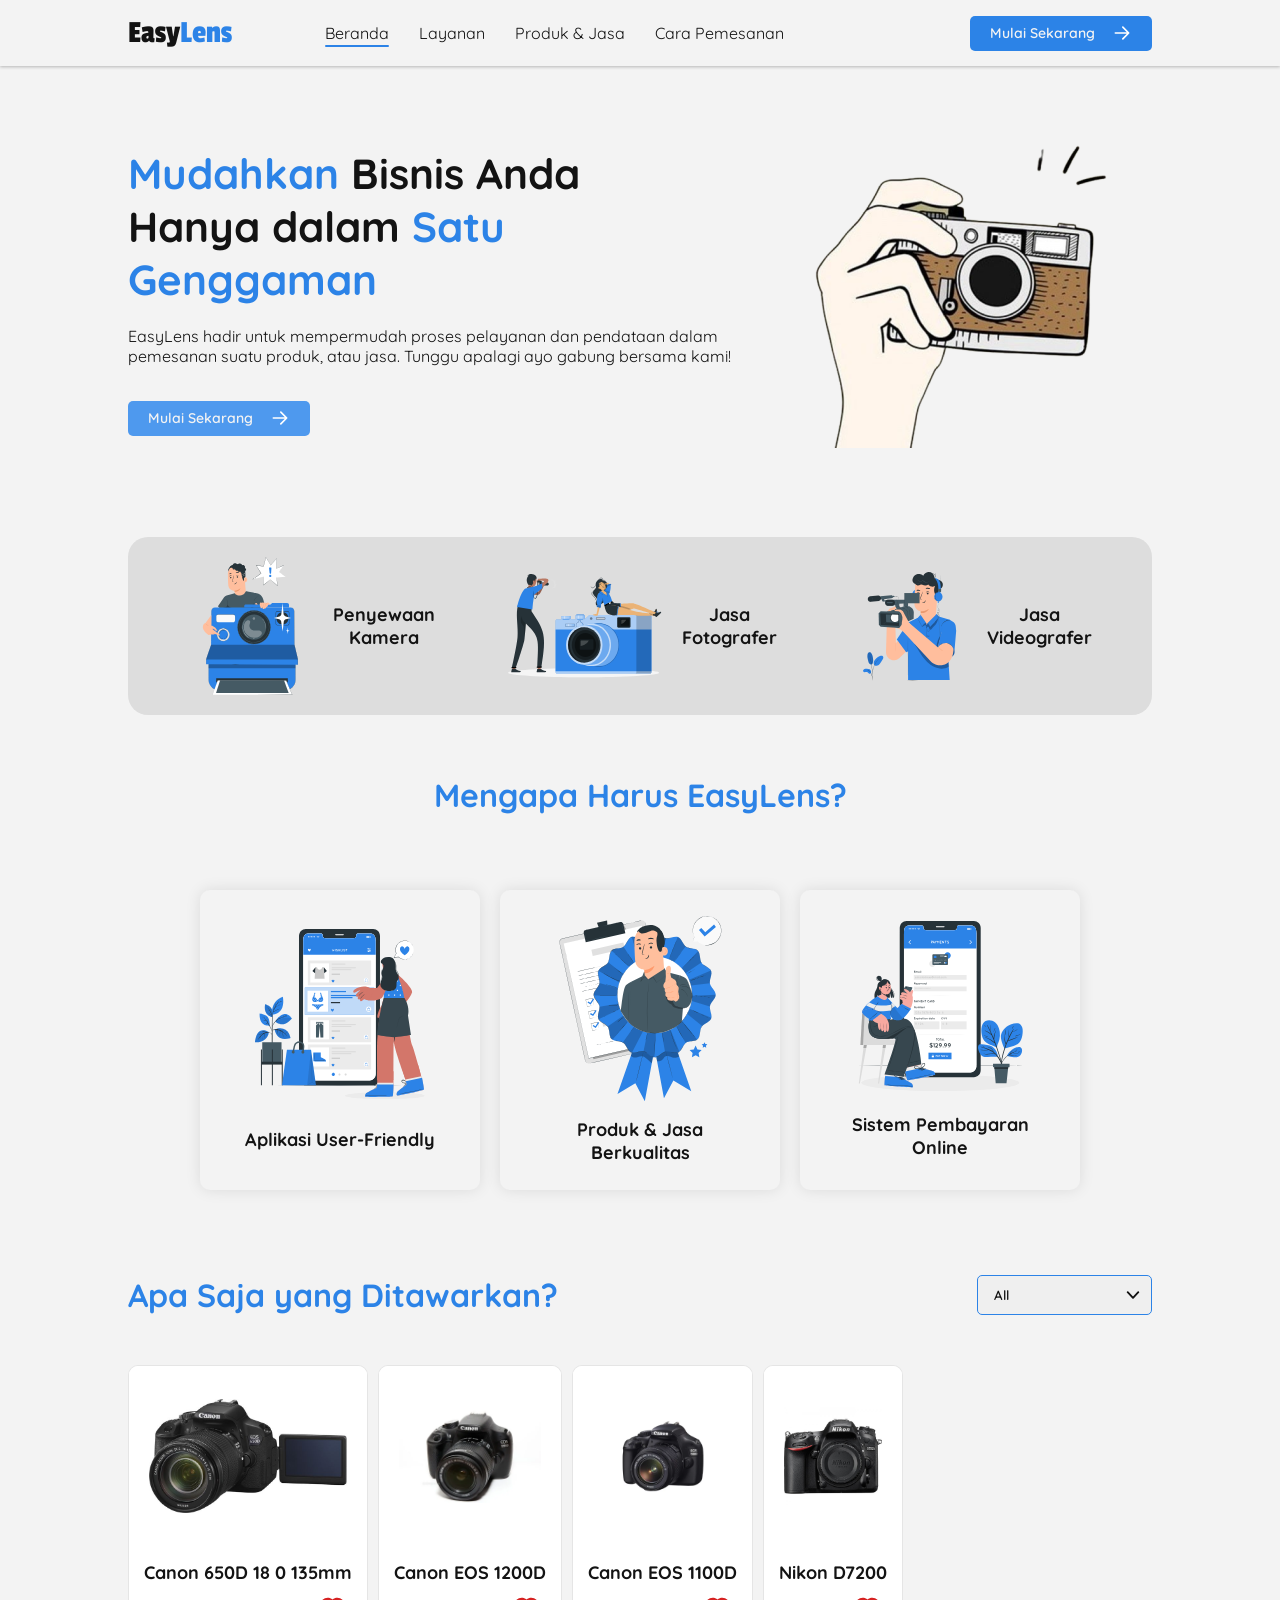
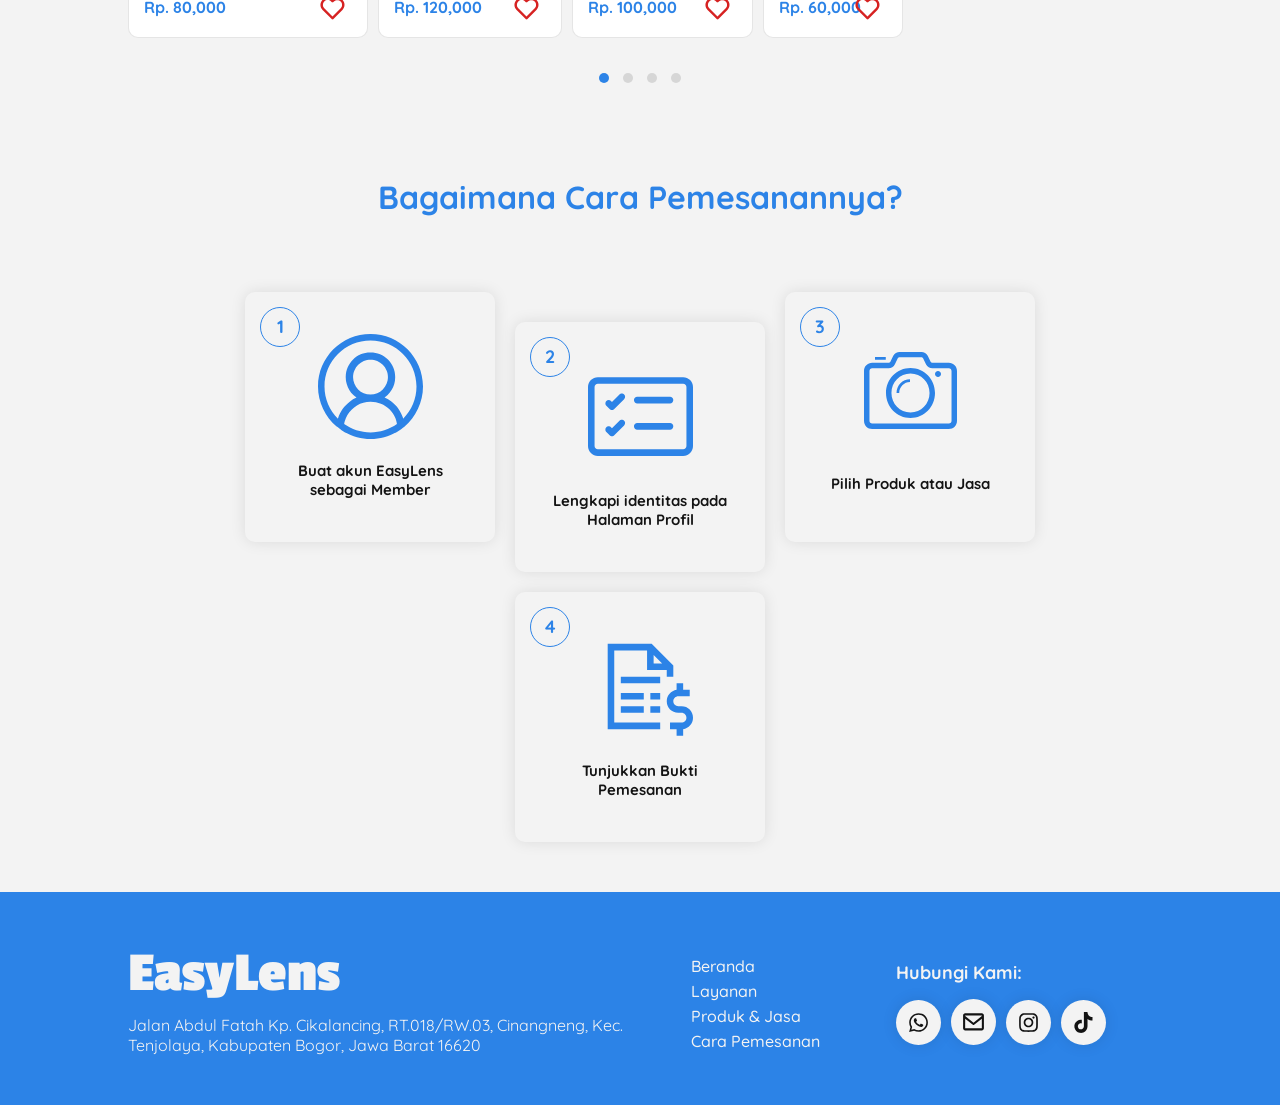
==== commit 68d6c85e: "update" ====
--- a/index.html
+++ b/index.html
@@ -4,6 +4,9 @@
     <meta charset="UTF-8">
     <meta http-equiv="X-UA-Compatible" content="IE=edge">
     <meta name="viewport" content="width=device-width, initial-scale=1.0">
+
+    <link rel="shortcut icon" href="./assets/icon/logo.svg" type="image/x-icon">
+
     <link rel="preconnect" href="https://fonts.googleapis.com">
     <link rel="preconnect" href="https://fonts.gstatic.com" crossorigin>
     <link href="https://fonts.googleapis.com/css2?family=Passion+One:wght@700&family=Quicksand:wght@300;400;500;600;700&display=swap" rel="stylesheet">
@@ -18,12 +21,15 @@
     <nav class="navbar">
         <div class="content-wrapper">
             <a href="#" class="navbar__brand">Easy<span class="highlighted-text">Lens</span></a>
+
             <ul>
                 <li class="navbar__list"><a href="#beranda" class="navbar__link active">Beranda</a></li>
                 <li class="navbar__list"><a href="#layanan" class="navbar__link">Layanan</a></li>
                 <li class="navbar__list"><a href="#produk" class="navbar__link">Produk & Jasa</a></li>
                 <li class="navbar__list"><a href="#cara-pemesanan" class="navbar__link">Cara Pemesanan</a></li>
             </ul>
+
+            <div class="navbar-overlay"></div>
 
             <a href="#" class="get-started-button">
                 Mulai Sekarang 
@@ -56,22 +62,22 @@
             </div>
 
             <div class="beranda__image-group">
-                <img src="./assets/img/kamera-illustration.png" alt="Camera Illustration">
+                <img src="./assets/img/kamera-illustration.png" alt="Camera Illustration" loading="lazy">
             </div>
         </section>
 
         <section id="layanan" class="content-section">
             <div class="layanan__box-group">
                 <div class="layanan__box">
-                    <img src="./assets/img/sewa-kamera-illustration.svg" alt="Rental Camera Illustration">
+                    <img src="./assets/img/sewa-kamera-illustration.svg" alt="Rental Camera Illustration" loading="lazy">
                     <h5 class="layanan__title">Penyewaan Kamera</h5>
                 </div>
                 <div class="layanan__box">
-                    <img src="./assets/img/fotografer-illustration.svg" alt="Photographer Illustration">
+                    <img src="./assets/img/fotografer-illustration.svg" alt="Photographer Illustration" loading="lazy">
                     <h5 class="layanan__title">Jasa Fotografer</h5>
                 </div>
                 <div class="layanan__box">
-                    <img src="./assets/img/videografer-illustration.svg" alt="Videographer Camera">
+                    <img src="./assets/img/videografer-illustration.svg" alt="Videographer Camera" loading="lazy">
                     <h5 class="layanan__title">Jasa Videografer</h5>
                 </div>
             </div>
@@ -80,15 +86,15 @@
 
             <div class="layanan__content">
                 <div class="layanan__content-box">
-                    <img src="./assets/img/user-friendly-illustration.svg" alt="User Friendly Illustration">
+                    <img src="./assets/img/user-friendly-illustration.svg" alt="User Friendly Illustration" loading="lazy">
                     <h5 class="layanan__content-title">Aplikasi User-Friendly</h5>
                 </div>
                 <div class="layanan__content-box">
-                    <img src="./assets/img/produk-kualitas-illustration.svg" alt="User Friendly Illustration">
+                    <img src="./assets/img/produk-kualitas-illustration.svg" alt="User Friendly Illustration" loading="lazy">
                     <h5 class="layanan__content-title">Produk & Jasa Berkualitas </h5>
                 </div>
                 <div class="layanan__content-box">
-                    <img src="./assets/img/payment-sistem-illustration.svg" alt="Online Payment System Illustration">
+                    <img src="./assets/img/payment-sistem-illustration.svg" alt="Online Payment System Illustration" loading="lazy">
                     <h5 class="layanan__content-title">Sistem Pembayaran Online</h5>
                 </div>
             </div>
@@ -129,147 +135,147 @@
                 <div class="produk__box">
                     <a href="#" class="produk__link"></a>
                     <div class="produk__box-image">
-                        <img src="./assets/img/produk/canon-650d-18-135mm-stm-review.jpg" alt="Canon 650D 18 0 135mm" loading="lazy">
-                    </div>
-                    <div class="produk__box-body">
-                        <h3 class="produk__title">
-                            Canon 650D 18 0 135mm
-                        </h3>
-                        <div class="produk__body-footer">
-                            <h5 class="produk__price">
-                                Rp. 80,000
-                            </h5>
-                        </div>
-                    </div>
-                    
-                    <button class="add-to-collection">
-                        <svg width="29" height="29" viewBox="0 0 24 24" xmlns="http://www.w3.org/2000/svg">
-                            <path d="M12 4.595C10.9104 3.59311 9.48419 3.03705 8.00398 3.037C7.22052 3.03782 6.44496 3.19356 5.72192 3.49527C4.99888 3.79698 4.34265 4.2387 3.79098 4.795C1.43798 7.158 1.43898 10.854 3.79298 13.207L11.125 20.539C11.295 20.838 11.623 21.031 12 21.031C12.1548 21.0295 12.3071 20.9917 12.4446 20.9207C12.5822 20.8496 12.7011 20.7474 12.792 20.622L20.207 13.207C22.561 10.853 22.561 7.158 20.205 4.791C19.6536 4.23572 18.9979 3.7949 18.2756 3.49389C17.5532 3.19287 16.7785 3.0376 15.996 3.037C14.5158 3.03724 13.0897 3.59328 12 4.595V4.595ZM18.791 6.205C20.354 7.776 20.355 10.23 18.793 11.793L12 18.586L5.20698 11.793C3.64498 10.23 3.64598 7.776 5.20498 6.209C5.96498 5.453 6.95898 5.037 8.00398 5.037C9.04898 5.037 10.039 5.453 10.793 6.207L11.293 6.707C11.3858 6.79995 11.496 6.87369 11.6173 6.924C11.7386 6.97431 11.8686 7.0002 12 7.0002C12.1313 7.0002 12.2614 6.97431 12.3827 6.924C12.504 6.87369 12.6142 6.79995 12.707 6.707L13.207 6.207C14.719 4.698 17.281 4.702 18.791 6.205V6.205Z" fill="#d62222"/>
-                        </svg>    
-                    </button>
-                </div>
-                <div class="produk__box">
-                    <a href="#" class="produk__link"></a>
-                    <div class="produk__box-image">
-                        <img src="./assets/img/produk/canon-650d-18-135mm-stm-review.jpg" alt="Canon 650D 18 0 135mm" loading="lazy">
-                    </div>
-                    <div class="produk__box-body">
-                        <h3 class="produk__title">
-                            Canon 650D 18 0 135mm
-                        </h3>
-                        <div class="produk__body-footer">
-                            <h5 class="produk__price">
-                                Rp. 80,000
-                            </h5>
-                        </div>
-                    </div>
-                    
-                    <button class="add-to-collection">
-                        <svg width="29" height="29" viewBox="0 0 24 24" xmlns="http://www.w3.org/2000/svg">
-                            <path d="M12 4.595C10.9104 3.59311 9.48419 3.03705 8.00398 3.037C7.22052 3.03782 6.44496 3.19356 5.72192 3.49527C4.99888 3.79698 4.34265 4.2387 3.79098 4.795C1.43798 7.158 1.43898 10.854 3.79298 13.207L11.125 20.539C11.295 20.838 11.623 21.031 12 21.031C12.1548 21.0295 12.3071 20.9917 12.4446 20.9207C12.5822 20.8496 12.7011 20.7474 12.792 20.622L20.207 13.207C22.561 10.853 22.561 7.158 20.205 4.791C19.6536 4.23572 18.9979 3.7949 18.2756 3.49389C17.5532 3.19287 16.7785 3.0376 15.996 3.037C14.5158 3.03724 13.0897 3.59328 12 4.595V4.595ZM18.791 6.205C20.354 7.776 20.355 10.23 18.793 11.793L12 18.586L5.20698 11.793C3.64498 10.23 3.64598 7.776 5.20498 6.209C5.96498 5.453 6.95898 5.037 8.00398 5.037C9.04898 5.037 10.039 5.453 10.793 6.207L11.293 6.707C11.3858 6.79995 11.496 6.87369 11.6173 6.924C11.7386 6.97431 11.8686 7.0002 12 7.0002C12.1313 7.0002 12.2614 6.97431 12.3827 6.924C12.504 6.87369 12.6142 6.79995 12.707 6.707L13.207 6.207C14.719 4.698 17.281 4.702 18.791 6.205V6.205Z" fill="#d62222"/>
-                        </svg>    
-                    </button>
-                </div>
-                <div class="produk__box">
-                    <a href="#" class="produk__link"></a>
-                    <div class="produk__box-image">
-                        <img src="./assets/img/produk/canon-650d-18-135mm-stm-review.jpg" alt="Canon 650D 18 0 135mm" loading="lazy">
-                    </div>
-                    <div class="produk__box-body">
-                        <h3 class="produk__title">
-                            Canon 650D 18 0 135mm
-                        </h3>
-                        <div class="produk__body-footer">
-                            <h5 class="produk__price">
-                                Rp. 80,000
-                            </h5>
-                        </div>
-                    </div>
-                    
-                    <button class="add-to-collection">
-                        <svg width="29" height="29" viewBox="0 0 24 24" xmlns="http://www.w3.org/2000/svg">
-                            <path d="M12 4.595C10.9104 3.59311 9.48419 3.03705 8.00398 3.037C7.22052 3.03782 6.44496 3.19356 5.72192 3.49527C4.99888 3.79698 4.34265 4.2387 3.79098 4.795C1.43798 7.158 1.43898 10.854 3.79298 13.207L11.125 20.539C11.295 20.838 11.623 21.031 12 21.031C12.1548 21.0295 12.3071 20.9917 12.4446 20.9207C12.5822 20.8496 12.7011 20.7474 12.792 20.622L20.207 13.207C22.561 10.853 22.561 7.158 20.205 4.791C19.6536 4.23572 18.9979 3.7949 18.2756 3.49389C17.5532 3.19287 16.7785 3.0376 15.996 3.037C14.5158 3.03724 13.0897 3.59328 12 4.595V4.595ZM18.791 6.205C20.354 7.776 20.355 10.23 18.793 11.793L12 18.586L5.20698 11.793C3.64498 10.23 3.64598 7.776 5.20498 6.209C5.96498 5.453 6.95898 5.037 8.00398 5.037C9.04898 5.037 10.039 5.453 10.793 6.207L11.293 6.707C11.3858 6.79995 11.496 6.87369 11.6173 6.924C11.7386 6.97431 11.8686 7.0002 12 7.0002C12.1313 7.0002 12.2614 6.97431 12.3827 6.924C12.504 6.87369 12.6142 6.79995 12.707 6.707L13.207 6.207C14.719 4.698 17.281 4.702 18.791 6.205V6.205Z" fill="#d62222"/>
-                        </svg>    
-                    </button>
-                </div>
-                <div class="produk__box">
-                    <a href="#" class="produk__link"></a>
-                    <div class="produk__box-image">
-                        <img src="./assets/img/produk/canon-650d-18-135mm-stm-review.jpg" alt="Canon 650D 18 0 135mm" loading="lazy">
-                    </div>
-                    <div class="produk__box-body">
-                        <h3 class="produk__title">
-                            Canon 650D 18 0 135mm
-                        </h3>
-                        <div class="produk__body-footer">
-                            <h5 class="produk__price">
-                                Rp. 80,000
-                            </h5>
-                        </div>
-                    </div>
-                    
-                    <button class="add-to-collection">
-                        <svg width="29" height="29" viewBox="0 0 24 24" xmlns="http://www.w3.org/2000/svg">
-                            <path d="M12 4.595C10.9104 3.59311 9.48419 3.03705 8.00398 3.037C7.22052 3.03782 6.44496 3.19356 5.72192 3.49527C4.99888 3.79698 4.34265 4.2387 3.79098 4.795C1.43798 7.158 1.43898 10.854 3.79298 13.207L11.125 20.539C11.295 20.838 11.623 21.031 12 21.031C12.1548 21.0295 12.3071 20.9917 12.4446 20.9207C12.5822 20.8496 12.7011 20.7474 12.792 20.622L20.207 13.207C22.561 10.853 22.561 7.158 20.205 4.791C19.6536 4.23572 18.9979 3.7949 18.2756 3.49389C17.5532 3.19287 16.7785 3.0376 15.996 3.037C14.5158 3.03724 13.0897 3.59328 12 4.595V4.595ZM18.791 6.205C20.354 7.776 20.355 10.23 18.793 11.793L12 18.586L5.20698 11.793C3.64498 10.23 3.64598 7.776 5.20498 6.209C5.96498 5.453 6.95898 5.037 8.00398 5.037C9.04898 5.037 10.039 5.453 10.793 6.207L11.293 6.707C11.3858 6.79995 11.496 6.87369 11.6173 6.924C11.7386 6.97431 11.8686 7.0002 12 7.0002C12.1313 7.0002 12.2614 6.97431 12.3827 6.924C12.504 6.87369 12.6142 6.79995 12.707 6.707L13.207 6.207C14.719 4.698 17.281 4.702 18.791 6.205V6.205Z" fill="#d62222"/>
-                        </svg>    
-                    </button>
-                </div>
-                <div class="produk__box">
-                    <a href="#" class="produk__link"></a>
-                    <div class="produk__box-image">
-                        <img src="./assets/img/produk/canon-650d-18-135mm-stm-review.jpg" alt="Canon 650D 18 0 135mm" loading="lazy">
-                    </div>
-                    <div class="produk__box-body">
-                        <h3 class="produk__title">
-                            Canon 650D 18 0 135mm
-                        </h3>
-                        <div class="produk__body-footer">
-                            <h5 class="produk__price">
-                                Rp. 80,000
-                            </h5>
-                        </div>
-                    </div>
-                    
-                    <button class="add-to-collection">
-                        <svg width="29" height="29" viewBox="0 0 24 24" xmlns="http://www.w3.org/2000/svg">
-                            <path d="M12 4.595C10.9104 3.59311 9.48419 3.03705 8.00398 3.037C7.22052 3.03782 6.44496 3.19356 5.72192 3.49527C4.99888 3.79698 4.34265 4.2387 3.79098 4.795C1.43798 7.158 1.43898 10.854 3.79298 13.207L11.125 20.539C11.295 20.838 11.623 21.031 12 21.031C12.1548 21.0295 12.3071 20.9917 12.4446 20.9207C12.5822 20.8496 12.7011 20.7474 12.792 20.622L20.207 13.207C22.561 10.853 22.561 7.158 20.205 4.791C19.6536 4.23572 18.9979 3.7949 18.2756 3.49389C17.5532 3.19287 16.7785 3.0376 15.996 3.037C14.5158 3.03724 13.0897 3.59328 12 4.595V4.595ZM18.791 6.205C20.354 7.776 20.355 10.23 18.793 11.793L12 18.586L5.20698 11.793C3.64498 10.23 3.64598 7.776 5.20498 6.209C5.96498 5.453 6.95898 5.037 8.00398 5.037C9.04898 5.037 10.039 5.453 10.793 6.207L11.293 6.707C11.3858 6.79995 11.496 6.87369 11.6173 6.924C11.7386 6.97431 11.8686 7.0002 12 7.0002C12.1313 7.0002 12.2614 6.97431 12.3827 6.924C12.504 6.87369 12.6142 6.79995 12.707 6.707L13.207 6.207C14.719 4.698 17.281 4.702 18.791 6.205V6.205Z" fill="#d62222"/>
-                        </svg>    
-                    </button>
-                </div>
-                <div class="produk__box">
-                    <a href="#" class="produk__link"></a>
-                    <div class="produk__box-image">
-                        <img src="./assets/img/produk/canon-650d-18-135mm-stm-review.jpg" alt="Canon 650D 18 0 135mm" loading="lazy">
-                    </div>
-                    <div class="produk__box-body">
-                        <h3 class="produk__title">
-                            Canon 650D 18 0 135mm
-                        </h3>
-                        <div class="produk__body-footer">
-                            <h5 class="produk__price">
-                                Rp. 80,000
-                            </h5>
-                        </div>
-                    </div>
-                    
-                    <button class="add-to-collection">
-                        <svg width="29" height="29" viewBox="0 0 24 24" xmlns="http://www.w3.org/2000/svg">
-                            <path d="M12 4.595C10.9104 3.59311 9.48419 3.03705 8.00398 3.037C7.22052 3.03782 6.44496 3.19356 5.72192 3.49527C4.99888 3.79698 4.34265 4.2387 3.79098 4.795C1.43798 7.158 1.43898 10.854 3.79298 13.207L11.125 20.539C11.295 20.838 11.623 21.031 12 21.031C12.1548 21.0295 12.3071 20.9917 12.4446 20.9207C12.5822 20.8496 12.7011 20.7474 12.792 20.622L20.207 13.207C22.561 10.853 22.561 7.158 20.205 4.791C19.6536 4.23572 18.9979 3.7949 18.2756 3.49389C17.5532 3.19287 16.7785 3.0376 15.996 3.037C14.5158 3.03724 13.0897 3.59328 12 4.595V4.595ZM18.791 6.205C20.354 7.776 20.355 10.23 18.793 11.793L12 18.586L5.20698 11.793C3.64498 10.23 3.64598 7.776 5.20498 6.209C5.96498 5.453 6.95898 5.037 8.00398 5.037C9.04898 5.037 10.039 5.453 10.793 6.207L11.293 6.707C11.3858 6.79995 11.496 6.87369 11.6173 6.924C11.7386 6.97431 11.8686 7.0002 12 7.0002C12.1313 7.0002 12.2614 6.97431 12.3827 6.924C12.504 6.87369 12.6142 6.79995 12.707 6.707L13.207 6.207C14.719 4.698 17.281 4.702 18.791 6.205V6.205Z" fill="#d62222"/>
-                        </svg>    
-                    </button>
-                </div>
-                <div class="produk__box">
-                    <a href="#" class="produk__link"></a>
-                    <div class="produk__box-image">
-                        <img src="./assets/img/produk/canon-650d-18-135mm-stm-review.jpg" alt="Canon 650D 18 0 135mm" loading="lazy">
-                    </div>
-                    <div class="produk__box-body">
-                        <h3 class="produk__title">
-                            Canon 650D 18 0 135mm
-                        </h3>
-                        <div class="produk__body-footer">
-                            <h5 class="produk__price">
-                                Rp. 80,000
+                        <img src="./assets/img/produk/Canon-EOS-1200D-Harga-canon-eos-1200D.webp" alt="Canon EOS 1200D" loading="lazy">
+                    </div>
+                    <div class="produk__box-body">
+                        <h3 class="produk__title">
+                            Canon EOS 1200D
+                        </h3>
+                        <div class="produk__body-footer">
+                            <h5 class="produk__price">
+                                Rp. 120,000
+                            </h5>
+                        </div>
+                    </div>
+                    
+                    <button class="add-to-collection">
+                        <svg width="29" height="29" viewBox="0 0 24 24" xmlns="http://www.w3.org/2000/svg">
+                            <path d="M12 4.595C10.9104 3.59311 9.48419 3.03705 8.00398 3.037C7.22052 3.03782 6.44496 3.19356 5.72192 3.49527C4.99888 3.79698 4.34265 4.2387 3.79098 4.795C1.43798 7.158 1.43898 10.854 3.79298 13.207L11.125 20.539C11.295 20.838 11.623 21.031 12 21.031C12.1548 21.0295 12.3071 20.9917 12.4446 20.9207C12.5822 20.8496 12.7011 20.7474 12.792 20.622L20.207 13.207C22.561 10.853 22.561 7.158 20.205 4.791C19.6536 4.23572 18.9979 3.7949 18.2756 3.49389C17.5532 3.19287 16.7785 3.0376 15.996 3.037C14.5158 3.03724 13.0897 3.59328 12 4.595V4.595ZM18.791 6.205C20.354 7.776 20.355 10.23 18.793 11.793L12 18.586L5.20698 11.793C3.64498 10.23 3.64598 7.776 5.20498 6.209C5.96498 5.453 6.95898 5.037 8.00398 5.037C9.04898 5.037 10.039 5.453 10.793 6.207L11.293 6.707C11.3858 6.79995 11.496 6.87369 11.6173 6.924C11.7386 6.97431 11.8686 7.0002 12 7.0002C12.1313 7.0002 12.2614 6.97431 12.3827 6.924C12.504 6.87369 12.6142 6.79995 12.707 6.707L13.207 6.207C14.719 4.698 17.281 4.702 18.791 6.205V6.205Z" fill="#d62222"/>
+                        </svg>    
+                    </button>
+                </div>
+                <div class="produk__box">
+                    <a href="#" class="produk__link"></a>
+                    <div class="produk__box-image">
+                        <img src="./assets/img/produk/Canon_EOS_1100D_1.jpg.webp" alt="Canon EOS 1100D" loading="lazy">
+                    </div>
+                    <div class="produk__box-body">
+                        <h3 class="produk__title">
+                            Canon EOS 1100D
+                        </h3>
+                        <div class="produk__body-footer">
+                            <h5 class="produk__price">
+                                Rp. 100,000
+                            </h5>
+                        </div>
+                    </div>
+                    
+                    <button class="add-to-collection">
+                        <svg width="29" height="29" viewBox="0 0 24 24" xmlns="http://www.w3.org/2000/svg">
+                            <path d="M12 4.595C10.9104 3.59311 9.48419 3.03705 8.00398 3.037C7.22052 3.03782 6.44496 3.19356 5.72192 3.49527C4.99888 3.79698 4.34265 4.2387 3.79098 4.795C1.43798 7.158 1.43898 10.854 3.79298 13.207L11.125 20.539C11.295 20.838 11.623 21.031 12 21.031C12.1548 21.0295 12.3071 20.9917 12.4446 20.9207C12.5822 20.8496 12.7011 20.7474 12.792 20.622L20.207 13.207C22.561 10.853 22.561 7.158 20.205 4.791C19.6536 4.23572 18.9979 3.7949 18.2756 3.49389C17.5532 3.19287 16.7785 3.0376 15.996 3.037C14.5158 3.03724 13.0897 3.59328 12 4.595V4.595ZM18.791 6.205C20.354 7.776 20.355 10.23 18.793 11.793L12 18.586L5.20698 11.793C3.64498 10.23 3.64598 7.776 5.20498 6.209C5.96498 5.453 6.95898 5.037 8.00398 5.037C9.04898 5.037 10.039 5.453 10.793 6.207L11.293 6.707C11.3858 6.79995 11.496 6.87369 11.6173 6.924C11.7386 6.97431 11.8686 7.0002 12 7.0002C12.1313 7.0002 12.2614 6.97431 12.3827 6.924C12.504 6.87369 12.6142 6.79995 12.707 6.707L13.207 6.207C14.719 4.698 17.281 4.702 18.791 6.205V6.205Z" fill="#d62222"/>
+                        </svg>    
+                    </button>
+                </div>
+                <div class="produk__box">
+                    <a href="#" class="produk__link"></a>
+                    <div class="produk__box-image">
+                        <img src="./assets/img/produk/nikon_d7200_bo-600x666.jpg" alt="Nikon D7200" loading="lazy">
+                    </div>
+                    <div class="produk__box-body">
+                        <h3 class="produk__title">
+                            Nikon D7200
+                        </h3>
+                        <div class="produk__body-footer">
+                            <h5 class="produk__price">
+                                Rp. 60,000
+                            </h5>
+                        </div>
+                    </div>
+                    
+                    <button class="add-to-collection">
+                        <svg width="29" height="29" viewBox="0 0 24 24" xmlns="http://www.w3.org/2000/svg">
+                            <path d="M12 4.595C10.9104 3.59311 9.48419 3.03705 8.00398 3.037C7.22052 3.03782 6.44496 3.19356 5.72192 3.49527C4.99888 3.79698 4.34265 4.2387 3.79098 4.795C1.43798 7.158 1.43898 10.854 3.79298 13.207L11.125 20.539C11.295 20.838 11.623 21.031 12 21.031C12.1548 21.0295 12.3071 20.9917 12.4446 20.9207C12.5822 20.8496 12.7011 20.7474 12.792 20.622L20.207 13.207C22.561 10.853 22.561 7.158 20.205 4.791C19.6536 4.23572 18.9979 3.7949 18.2756 3.49389C17.5532 3.19287 16.7785 3.0376 15.996 3.037C14.5158 3.03724 13.0897 3.59328 12 4.595V4.595ZM18.791 6.205C20.354 7.776 20.355 10.23 18.793 11.793L12 18.586L5.20698 11.793C3.64498 10.23 3.64598 7.776 5.20498 6.209C5.96498 5.453 6.95898 5.037 8.00398 5.037C9.04898 5.037 10.039 5.453 10.793 6.207L11.293 6.707C11.3858 6.79995 11.496 6.87369 11.6173 6.924C11.7386 6.97431 11.8686 7.0002 12 7.0002C12.1313 7.0002 12.2614 6.97431 12.3827 6.924C12.504 6.87369 12.6142 6.79995 12.707 6.707L13.207 6.207C14.719 4.698 17.281 4.702 18.791 6.205V6.205Z" fill="#d62222"/>
+                        </svg>    
+                    </button>
+                </div>
+                <div class="produk__box">
+                    <a href="#" class="produk__link"></a>
+                    <div class="produk__box-image">
+                        <img src="./assets/img/produk/canon-eos-5d.jfif" alt="Canon EOS 5D" loading="lazy">
+                    </div>
+                    <div class="produk__box-body">
+                        <h3 class="produk__title">
+                            Canon EOS 5D
+                        </h3>
+                        <div class="produk__body-footer">
+                            <h5 class="produk__price">
+                                Rp. 50,000
+                            </h5>
+                        </div>
+                    </div>
+                    
+                    <button class="add-to-collection">
+                        <svg width="29" height="29" viewBox="0 0 24 24" xmlns="http://www.w3.org/2000/svg">
+                            <path d="M12 4.595C10.9104 3.59311 9.48419 3.03705 8.00398 3.037C7.22052 3.03782 6.44496 3.19356 5.72192 3.49527C4.99888 3.79698 4.34265 4.2387 3.79098 4.795C1.43798 7.158 1.43898 10.854 3.79298 13.207L11.125 20.539C11.295 20.838 11.623 21.031 12 21.031C12.1548 21.0295 12.3071 20.9917 12.4446 20.9207C12.5822 20.8496 12.7011 20.7474 12.792 20.622L20.207 13.207C22.561 10.853 22.561 7.158 20.205 4.791C19.6536 4.23572 18.9979 3.7949 18.2756 3.49389C17.5532 3.19287 16.7785 3.0376 15.996 3.037C14.5158 3.03724 13.0897 3.59328 12 4.595V4.595ZM18.791 6.205C20.354 7.776 20.355 10.23 18.793 11.793L12 18.586L5.20698 11.793C3.64498 10.23 3.64598 7.776 5.20498 6.209C5.96498 5.453 6.95898 5.037 8.00398 5.037C9.04898 5.037 10.039 5.453 10.793 6.207L11.293 6.707C11.3858 6.79995 11.496 6.87369 11.6173 6.924C11.7386 6.97431 11.8686 7.0002 12 7.0002C12.1313 7.0002 12.2614 6.97431 12.3827 6.924C12.504 6.87369 12.6142 6.79995 12.707 6.707L13.207 6.207C14.719 4.698 17.281 4.702 18.791 6.205V6.205Z" fill="#d62222"/>
+                        </svg>    
+                    </button>
+                </div>
+                <div class="produk__box">
+                    <a href="#" class="produk__link"></a>
+                    <div class="produk__box-image">
+                        <img src="./assets/img/produk/canon-eos-600d.jpg" alt="Canon EOS 600D" loading="lazy">
+                    </div>
+                    <div class="produk__box-body">
+                        <h3 class="produk__title">
+                            Canon EOS 600D
+                        </h3>
+                        <div class="produk__body-footer">
+                            <h5 class="produk__price">
+                                Rp. 75,000
+                            </h5>
+                        </div>
+                    </div>
+                    
+                    <button class="add-to-collection">
+                        <svg width="29" height="29" viewBox="0 0 24 24" xmlns="http://www.w3.org/2000/svg">
+                            <path d="M12 4.595C10.9104 3.59311 9.48419 3.03705 8.00398 3.037C7.22052 3.03782 6.44496 3.19356 5.72192 3.49527C4.99888 3.79698 4.34265 4.2387 3.79098 4.795C1.43798 7.158 1.43898 10.854 3.79298 13.207L11.125 20.539C11.295 20.838 11.623 21.031 12 21.031C12.1548 21.0295 12.3071 20.9917 12.4446 20.9207C12.5822 20.8496 12.7011 20.7474 12.792 20.622L20.207 13.207C22.561 10.853 22.561 7.158 20.205 4.791C19.6536 4.23572 18.9979 3.7949 18.2756 3.49389C17.5532 3.19287 16.7785 3.0376 15.996 3.037C14.5158 3.03724 13.0897 3.59328 12 4.595V4.595ZM18.791 6.205C20.354 7.776 20.355 10.23 18.793 11.793L12 18.586L5.20698 11.793C3.64498 10.23 3.64598 7.776 5.20498 6.209C5.96498 5.453 6.95898 5.037 8.00398 5.037C9.04898 5.037 10.039 5.453 10.793 6.207L11.293 6.707C11.3858 6.79995 11.496 6.87369 11.6173 6.924C11.7386 6.97431 11.8686 7.0002 12 7.0002C12.1313 7.0002 12.2614 6.97431 12.3827 6.924C12.504 6.87369 12.6142 6.79995 12.707 6.707L13.207 6.207C14.719 4.698 17.281 4.702 18.791 6.205V6.205Z" fill="#d62222"/>
+                        </svg>    
+                    </button>
+                </div>
+                <div class="produk__box">
+                    <a href="#" class="produk__link"></a>
+                    <div class="produk__box-image">
+                        <img src="./assets/img/produk/canon-eos-60d.jpg" alt="Canon EOS 60D" loading="lazy">
+                    </div>
+                    <div class="produk__box-body">
+                        <h3 class="produk__title">
+                            Canon EOS 60D
+                        </h3>
+                        <div class="produk__body-footer">
+                            <h5 class="produk__price">
+                                Rp. 65,000
+                            </h5>
+                        </div>
+                    </div>
+                    
+                    <button class="add-to-collection">
+                        <svg width="29" height="29" viewBox="0 0 24 24" xmlns="http://www.w3.org/2000/svg">
+                            <path d="M12 4.595C10.9104 3.59311 9.48419 3.03705 8.00398 3.037C7.22052 3.03782 6.44496 3.19356 5.72192 3.49527C4.99888 3.79698 4.34265 4.2387 3.79098 4.795C1.43798 7.158 1.43898 10.854 3.79298 13.207L11.125 20.539C11.295 20.838 11.623 21.031 12 21.031C12.1548 21.0295 12.3071 20.9917 12.4446 20.9207C12.5822 20.8496 12.7011 20.7474 12.792 20.622L20.207 13.207C22.561 10.853 22.561 7.158 20.205 4.791C19.6536 4.23572 18.9979 3.7949 18.2756 3.49389C17.5532 3.19287 16.7785 3.0376 15.996 3.037C14.5158 3.03724 13.0897 3.59328 12 4.595V4.595ZM18.791 6.205C20.354 7.776 20.355 10.23 18.793 11.793L12 18.586L5.20698 11.793C3.64498 10.23 3.64598 7.776 5.20498 6.209C5.96498 5.453 6.95898 5.037 8.00398 5.037C9.04898 5.037 10.039 5.453 10.793 6.207L11.293 6.707C11.3858 6.79995 11.496 6.87369 11.6173 6.924C11.7386 6.97431 11.8686 7.0002 12 7.0002C12.1313 7.0002 12.2614 6.97431 12.3827 6.924C12.504 6.87369 12.6142 6.79995 12.707 6.707L13.207 6.207C14.719 4.698 17.281 4.702 18.791 6.205V6.205Z" fill="#d62222"/>
+                        </svg>    
+                    </button>
+                </div>
+                <div class="produk__box">
+                    <a href="#" class="produk__link"></a>
+                    <div class="produk__box-image">
+                        <img src="./assets/img/produk/canon-eos-70d.jpg" alt="Canon EOS 70D" loading="lazy">
+                    </div>
+                    <div class="produk__box-body">
+                        <h3 class="produk__title">
+                            Canon EOS 70D
+                        </h3>
+                        <div class="produk__body-footer">
+                            <h5 class="produk__price">
+                                Rp. 88,000
                             </h5>
                         </div>
                     </div>
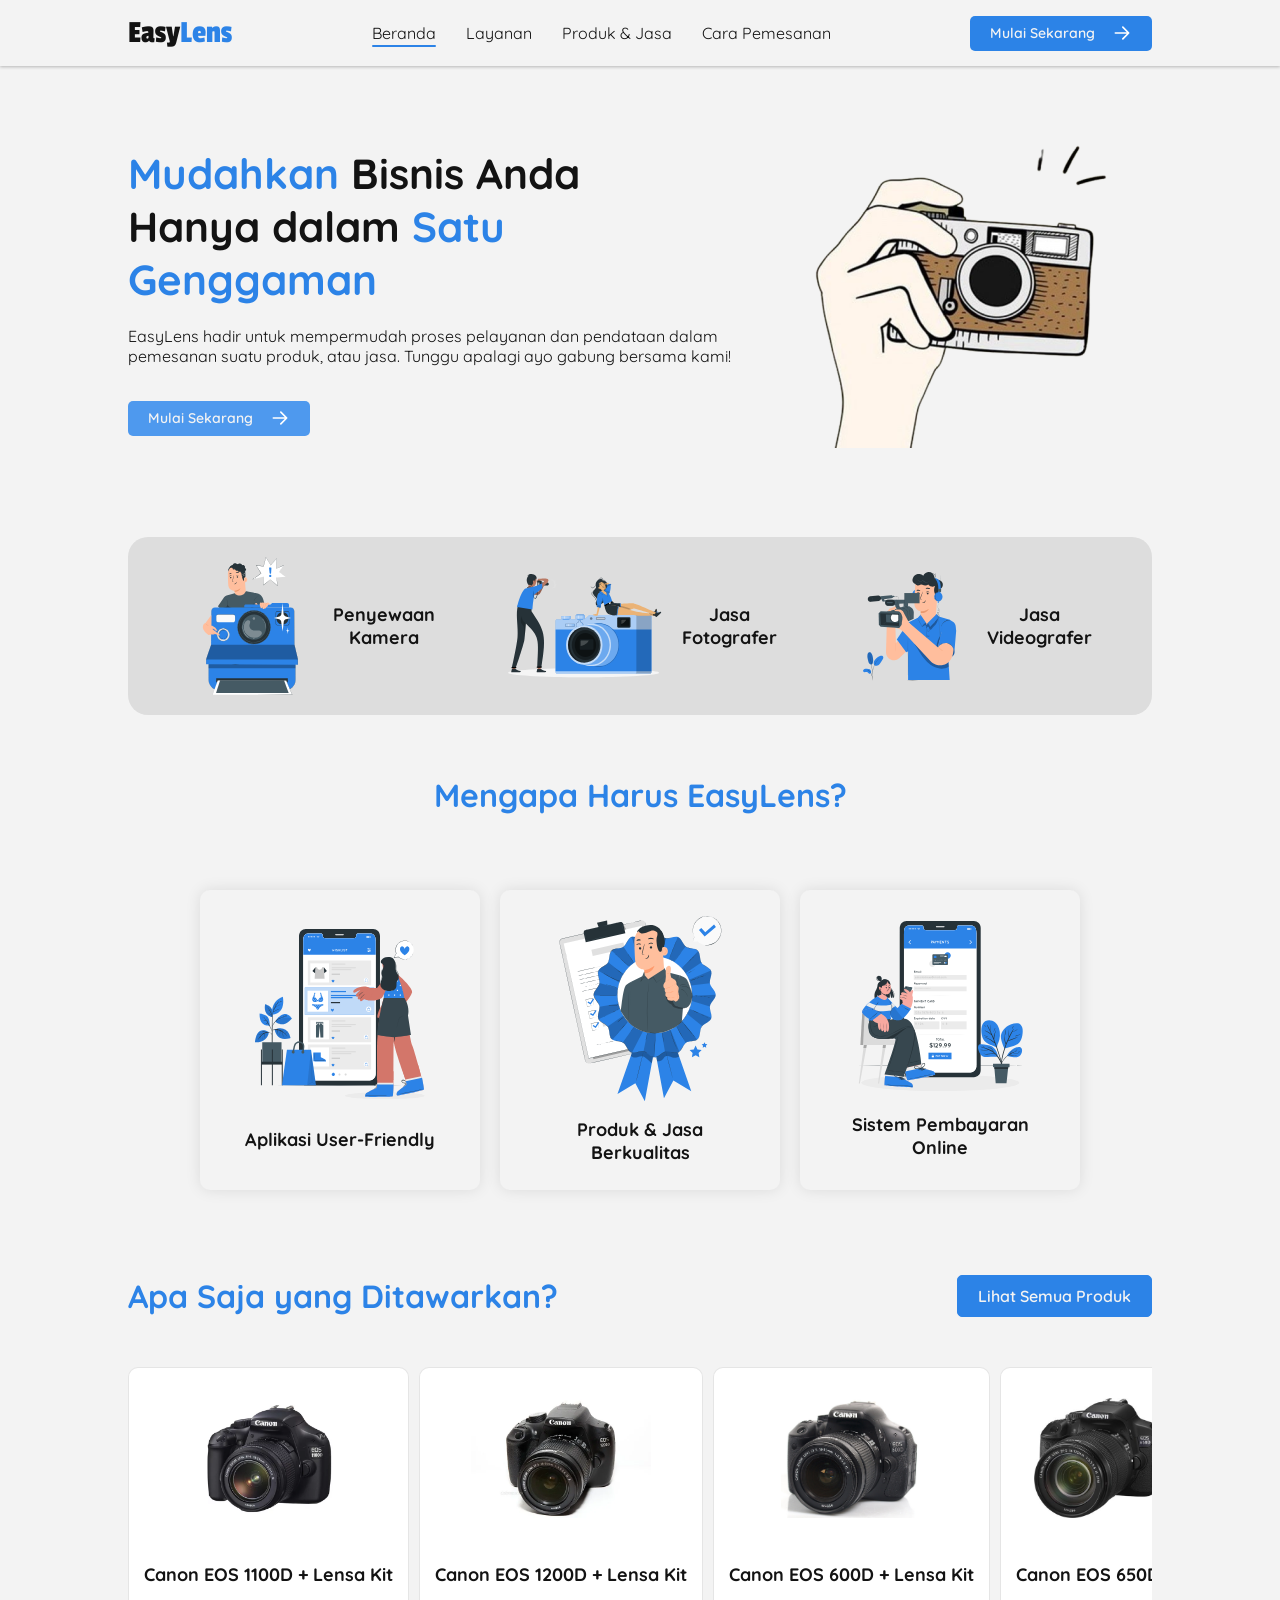
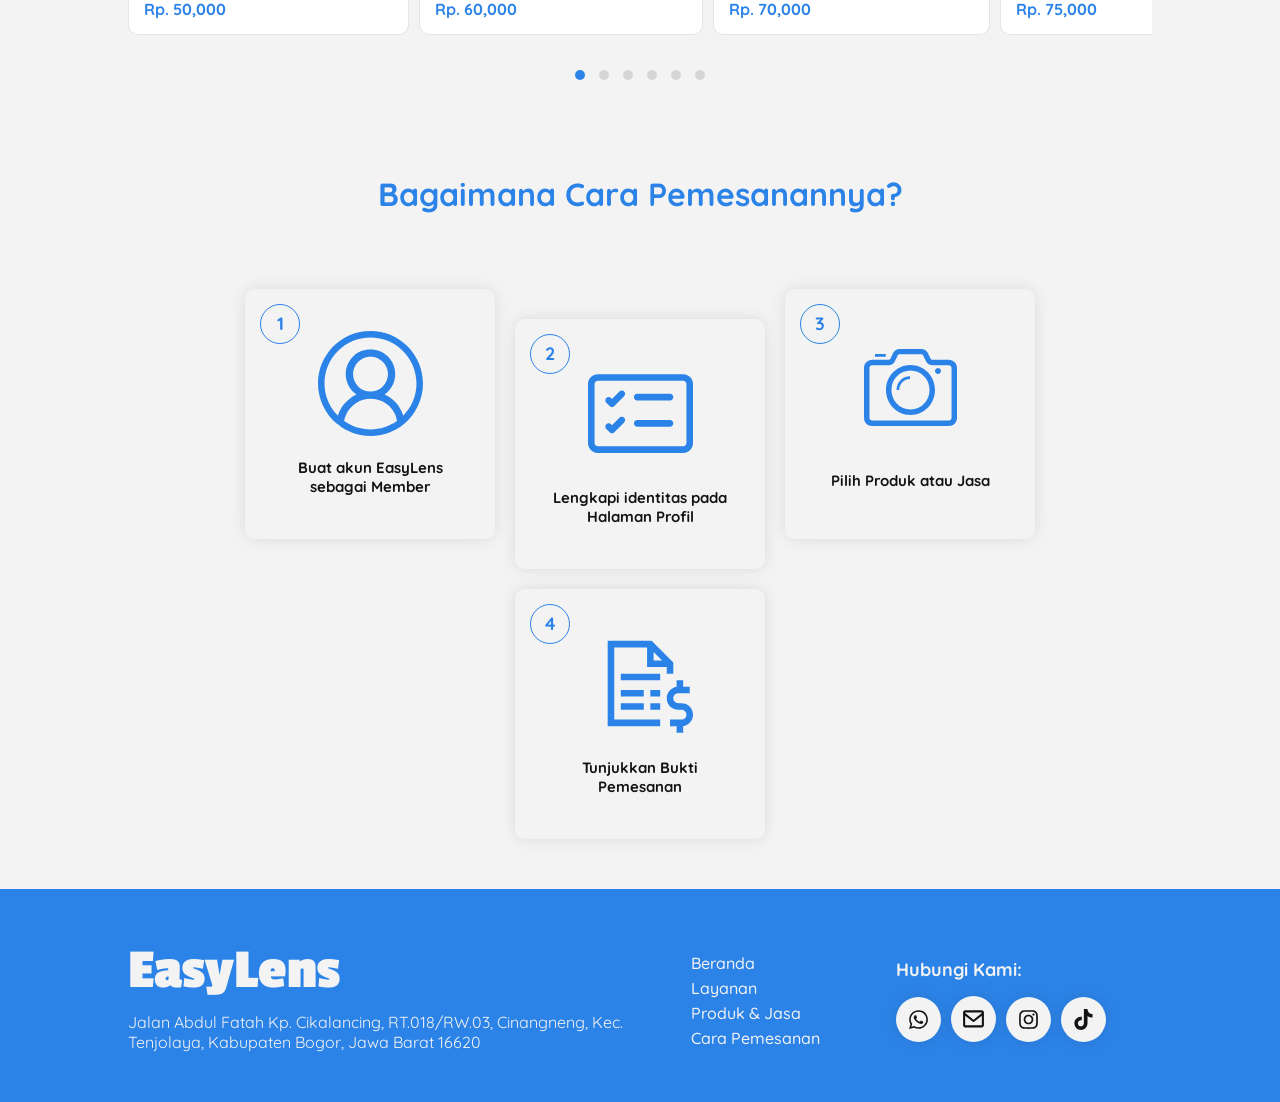
==== commit b5951ee3: "timpah" ====
--- a/index.html
+++ b/index.html
@@ -15,12 +15,19 @@
 
     <link rel="stylesheet" href="./assets/style/style.css">
 
-    <title>EasyLens</title>
+    <title>EasyLens - Halaman Utama</title>
 </head>
 <body>
+
+    <div class="loader">
+        <div class="loader__circle">
+        </div>
+        <img class="loader__image" src="./assets/icon/logo-loader.svg" alt="Easy Lens Logo">
+    </div>
+
     <nav class="navbar">
         <div class="content-wrapper">
-            <a href="#" class="navbar__brand">Easy<span class="highlighted-text">Lens</span></a>
+            <a href="index.html" class="navbar__brand">Easy<span class="highlighted-text">Lens</span></a>
 
             <ul>
                 <li class="navbar__list"><a href="#beranda" class="navbar__link active">Beranda</a></li>
@@ -43,7 +50,7 @@
             </button>
         </div>
     </nav>
-    <div class="content-wrapper">
+    <div class="content-wrapper" id="main-content">
         <section id="beranda" class="content-section">
             <div class="beranda__text-group">
                 <h1 class="beranda__title">
@@ -103,189 +110,11 @@
         <section id="produk" class="content-section">
             <div class="section-header">
                 <h1 class="section-title">Apa Saja yang Ditawarkan?</h1>
-                <select name="filter-content" id="filter-content">
-                    <option value="all">All</option>
-                    <option value="produk">Produk</option>
-                    <option value="jasa">Jasa</option>
-                </select>
+
+                <a href="product.html" id="lihat-produk">Lihat Semua Produk</a>
             </div>
             <div class="produk__content owl-carousel owl-theme">
-                <div class="produk__box">
-                    <a href="#" class="produk__link"></a>
-                    <div class="produk__box-image">
-                        <img src="./assets/img/produk/canon-650d-18-135mm-stm-review.jpg" alt="Canon 650D 18 0 135mm" loading="lazy">
-                    </div>
-                    <div class="produk__box-body">
-                        <h3 class="produk__title">
-                            Canon 650D 18 0 135mm
-                        </h3>
-                        <div class="produk__body-footer">
-                            <h5 class="produk__price">
-                                Rp. 80,000
-                            </h5>
-                        </div>
-                    </div>
-                    
-                    <button class="add-to-collection">
-                        <svg width="29" height="29" viewBox="0 0 24 24" xmlns="http://www.w3.org/2000/svg">
-                            <path d="M12 4.595C10.9104 3.59311 9.48419 3.03705 8.00398 3.037C7.22052 3.03782 6.44496 3.19356 5.72192 3.49527C4.99888 3.79698 4.34265 4.2387 3.79098 4.795C1.43798 7.158 1.43898 10.854 3.79298 13.207L11.125 20.539C11.295 20.838 11.623 21.031 12 21.031C12.1548 21.0295 12.3071 20.9917 12.4446 20.9207C12.5822 20.8496 12.7011 20.7474 12.792 20.622L20.207 13.207C22.561 10.853 22.561 7.158 20.205 4.791C19.6536 4.23572 18.9979 3.7949 18.2756 3.49389C17.5532 3.19287 16.7785 3.0376 15.996 3.037C14.5158 3.03724 13.0897 3.59328 12 4.595V4.595ZM18.791 6.205C20.354 7.776 20.355 10.23 18.793 11.793L12 18.586L5.20698 11.793C3.64498 10.23 3.64598 7.776 5.20498 6.209C5.96498 5.453 6.95898 5.037 8.00398 5.037C9.04898 5.037 10.039 5.453 10.793 6.207L11.293 6.707C11.3858 6.79995 11.496 6.87369 11.6173 6.924C11.7386 6.97431 11.8686 7.0002 12 7.0002C12.1313 7.0002 12.2614 6.97431 12.3827 6.924C12.504 6.87369 12.6142 6.79995 12.707 6.707L13.207 6.207C14.719 4.698 17.281 4.702 18.791 6.205V6.205Z" fill="#d62222"/>
-                        </svg>    
-                    </button>
-                </div>
-                <div class="produk__box">
-                    <a href="#" class="produk__link"></a>
-                    <div class="produk__box-image">
-                        <img src="./assets/img/produk/Canon-EOS-1200D-Harga-canon-eos-1200D.webp" alt="Canon EOS 1200D" loading="lazy">
-                    </div>
-                    <div class="produk__box-body">
-                        <h3 class="produk__title">
-                            Canon EOS 1200D
-                        </h3>
-                        <div class="produk__body-footer">
-                            <h5 class="produk__price">
-                                Rp. 120,000
-                            </h5>
-                        </div>
-                    </div>
-                    
-                    <button class="add-to-collection">
-                        <svg width="29" height="29" viewBox="0 0 24 24" xmlns="http://www.w3.org/2000/svg">
-                            <path d="M12 4.595C10.9104 3.59311 9.48419 3.03705 8.00398 3.037C7.22052 3.03782 6.44496 3.19356 5.72192 3.49527C4.99888 3.79698 4.34265 4.2387 3.79098 4.795C1.43798 7.158 1.43898 10.854 3.79298 13.207L11.125 20.539C11.295 20.838 11.623 21.031 12 21.031C12.1548 21.0295 12.3071 20.9917 12.4446 20.9207C12.5822 20.8496 12.7011 20.7474 12.792 20.622L20.207 13.207C22.561 10.853 22.561 7.158 20.205 4.791C19.6536 4.23572 18.9979 3.7949 18.2756 3.49389C17.5532 3.19287 16.7785 3.0376 15.996 3.037C14.5158 3.03724 13.0897 3.59328 12 4.595V4.595ZM18.791 6.205C20.354 7.776 20.355 10.23 18.793 11.793L12 18.586L5.20698 11.793C3.64498 10.23 3.64598 7.776 5.20498 6.209C5.96498 5.453 6.95898 5.037 8.00398 5.037C9.04898 5.037 10.039 5.453 10.793 6.207L11.293 6.707C11.3858 6.79995 11.496 6.87369 11.6173 6.924C11.7386 6.97431 11.8686 7.0002 12 7.0002C12.1313 7.0002 12.2614 6.97431 12.3827 6.924C12.504 6.87369 12.6142 6.79995 12.707 6.707L13.207 6.207C14.719 4.698 17.281 4.702 18.791 6.205V6.205Z" fill="#d62222"/>
-                        </svg>    
-                    </button>
-                </div>
-                <div class="produk__box">
-                    <a href="#" class="produk__link"></a>
-                    <div class="produk__box-image">
-                        <img src="./assets/img/produk/Canon_EOS_1100D_1.jpg.webp" alt="Canon EOS 1100D" loading="lazy">
-                    </div>
-                    <div class="produk__box-body">
-                        <h3 class="produk__title">
-                            Canon EOS 1100D
-                        </h3>
-                        <div class="produk__body-footer">
-                            <h5 class="produk__price">
-                                Rp. 100,000
-                            </h5>
-                        </div>
-                    </div>
-                    
-                    <button class="add-to-collection">
-                        <svg width="29" height="29" viewBox="0 0 24 24" xmlns="http://www.w3.org/2000/svg">
-                            <path d="M12 4.595C10.9104 3.59311 9.48419 3.03705 8.00398 3.037C7.22052 3.03782 6.44496 3.19356 5.72192 3.49527C4.99888 3.79698 4.34265 4.2387 3.79098 4.795C1.43798 7.158 1.43898 10.854 3.79298 13.207L11.125 20.539C11.295 20.838 11.623 21.031 12 21.031C12.1548 21.0295 12.3071 20.9917 12.4446 20.9207C12.5822 20.8496 12.7011 20.7474 12.792 20.622L20.207 13.207C22.561 10.853 22.561 7.158 20.205 4.791C19.6536 4.23572 18.9979 3.7949 18.2756 3.49389C17.5532 3.19287 16.7785 3.0376 15.996 3.037C14.5158 3.03724 13.0897 3.59328 12 4.595V4.595ZM18.791 6.205C20.354 7.776 20.355 10.23 18.793 11.793L12 18.586L5.20698 11.793C3.64498 10.23 3.64598 7.776 5.20498 6.209C5.96498 5.453 6.95898 5.037 8.00398 5.037C9.04898 5.037 10.039 5.453 10.793 6.207L11.293 6.707C11.3858 6.79995 11.496 6.87369 11.6173 6.924C11.7386 6.97431 11.8686 7.0002 12 7.0002C12.1313 7.0002 12.2614 6.97431 12.3827 6.924C12.504 6.87369 12.6142 6.79995 12.707 6.707L13.207 6.207C14.719 4.698 17.281 4.702 18.791 6.205V6.205Z" fill="#d62222"/>
-                        </svg>    
-                    </button>
-                </div>
-                <div class="produk__box">
-                    <a href="#" class="produk__link"></a>
-                    <div class="produk__box-image">
-                        <img src="./assets/img/produk/nikon_d7200_bo-600x666.jpg" alt="Nikon D7200" loading="lazy">
-                    </div>
-                    <div class="produk__box-body">
-                        <h3 class="produk__title">
-                            Nikon D7200
-                        </h3>
-                        <div class="produk__body-footer">
-                            <h5 class="produk__price">
-                                Rp. 60,000
-                            </h5>
-                        </div>
-                    </div>
-                    
-                    <button class="add-to-collection">
-                        <svg width="29" height="29" viewBox="0 0 24 24" xmlns="http://www.w3.org/2000/svg">
-                            <path d="M12 4.595C10.9104 3.59311 9.48419 3.03705 8.00398 3.037C7.22052 3.03782 6.44496 3.19356 5.72192 3.49527C4.99888 3.79698 4.34265 4.2387 3.79098 4.795C1.43798 7.158 1.43898 10.854 3.79298 13.207L11.125 20.539C11.295 20.838 11.623 21.031 12 21.031C12.1548 21.0295 12.3071 20.9917 12.4446 20.9207C12.5822 20.8496 12.7011 20.7474 12.792 20.622L20.207 13.207C22.561 10.853 22.561 7.158 20.205 4.791C19.6536 4.23572 18.9979 3.7949 18.2756 3.49389C17.5532 3.19287 16.7785 3.0376 15.996 3.037C14.5158 3.03724 13.0897 3.59328 12 4.595V4.595ZM18.791 6.205C20.354 7.776 20.355 10.23 18.793 11.793L12 18.586L5.20698 11.793C3.64498 10.23 3.64598 7.776 5.20498 6.209C5.96498 5.453 6.95898 5.037 8.00398 5.037C9.04898 5.037 10.039 5.453 10.793 6.207L11.293 6.707C11.3858 6.79995 11.496 6.87369 11.6173 6.924C11.7386 6.97431 11.8686 7.0002 12 7.0002C12.1313 7.0002 12.2614 6.97431 12.3827 6.924C12.504 6.87369 12.6142 6.79995 12.707 6.707L13.207 6.207C14.719 4.698 17.281 4.702 18.791 6.205V6.205Z" fill="#d62222"/>
-                        </svg>    
-                    </button>
-                </div>
-                <div class="produk__box">
-                    <a href="#" class="produk__link"></a>
-                    <div class="produk__box-image">
-                        <img src="./assets/img/produk/canon-eos-5d.jfif" alt="Canon EOS 5D" loading="lazy">
-                    </div>
-                    <div class="produk__box-body">
-                        <h3 class="produk__title">
-                            Canon EOS 5D
-                        </h3>
-                        <div class="produk__body-footer">
-                            <h5 class="produk__price">
-                                Rp. 50,000
-                            </h5>
-                        </div>
-                    </div>
-                    
-                    <button class="add-to-collection">
-                        <svg width="29" height="29" viewBox="0 0 24 24" xmlns="http://www.w3.org/2000/svg">
-                            <path d="M12 4.595C10.9104 3.59311 9.48419 3.03705 8.00398 3.037C7.22052 3.03782 6.44496 3.19356 5.72192 3.49527C4.99888 3.79698 4.34265 4.2387 3.79098 4.795C1.43798 7.158 1.43898 10.854 3.79298 13.207L11.125 20.539C11.295 20.838 11.623 21.031 12 21.031C12.1548 21.0295 12.3071 20.9917 12.4446 20.9207C12.5822 20.8496 12.7011 20.7474 12.792 20.622L20.207 13.207C22.561 10.853 22.561 7.158 20.205 4.791C19.6536 4.23572 18.9979 3.7949 18.2756 3.49389C17.5532 3.19287 16.7785 3.0376 15.996 3.037C14.5158 3.03724 13.0897 3.59328 12 4.595V4.595ZM18.791 6.205C20.354 7.776 20.355 10.23 18.793 11.793L12 18.586L5.20698 11.793C3.64498 10.23 3.64598 7.776 5.20498 6.209C5.96498 5.453 6.95898 5.037 8.00398 5.037C9.04898 5.037 10.039 5.453 10.793 6.207L11.293 6.707C11.3858 6.79995 11.496 6.87369 11.6173 6.924C11.7386 6.97431 11.8686 7.0002 12 7.0002C12.1313 7.0002 12.2614 6.97431 12.3827 6.924C12.504 6.87369 12.6142 6.79995 12.707 6.707L13.207 6.207C14.719 4.698 17.281 4.702 18.791 6.205V6.205Z" fill="#d62222"/>
-                        </svg>    
-                    </button>
-                </div>
-                <div class="produk__box">
-                    <a href="#" class="produk__link"></a>
-                    <div class="produk__box-image">
-                        <img src="./assets/img/produk/canon-eos-600d.jpg" alt="Canon EOS 600D" loading="lazy">
-                    </div>
-                    <div class="produk__box-body">
-                        <h3 class="produk__title">
-                            Canon EOS 600D
-                        </h3>
-                        <div class="produk__body-footer">
-                            <h5 class="produk__price">
-                                Rp. 75,000
-                            </h5>
-                        </div>
-                    </div>
-                    
-                    <button class="add-to-collection">
-                        <svg width="29" height="29" viewBox="0 0 24 24" xmlns="http://www.w3.org/2000/svg">
-                            <path d="M12 4.595C10.9104 3.59311 9.48419 3.03705 8.00398 3.037C7.22052 3.03782 6.44496 3.19356 5.72192 3.49527C4.99888 3.79698 4.34265 4.2387 3.79098 4.795C1.43798 7.158 1.43898 10.854 3.79298 13.207L11.125 20.539C11.295 20.838 11.623 21.031 12 21.031C12.1548 21.0295 12.3071 20.9917 12.4446 20.9207C12.5822 20.8496 12.7011 20.7474 12.792 20.622L20.207 13.207C22.561 10.853 22.561 7.158 20.205 4.791C19.6536 4.23572 18.9979 3.7949 18.2756 3.49389C17.5532 3.19287 16.7785 3.0376 15.996 3.037C14.5158 3.03724 13.0897 3.59328 12 4.595V4.595ZM18.791 6.205C20.354 7.776 20.355 10.23 18.793 11.793L12 18.586L5.20698 11.793C3.64498 10.23 3.64598 7.776 5.20498 6.209C5.96498 5.453 6.95898 5.037 8.00398 5.037C9.04898 5.037 10.039 5.453 10.793 6.207L11.293 6.707C11.3858 6.79995 11.496 6.87369 11.6173 6.924C11.7386 6.97431 11.8686 7.0002 12 7.0002C12.1313 7.0002 12.2614 6.97431 12.3827 6.924C12.504 6.87369 12.6142 6.79995 12.707 6.707L13.207 6.207C14.719 4.698 17.281 4.702 18.791 6.205V6.205Z" fill="#d62222"/>
-                        </svg>    
-                    </button>
-                </div>
-                <div class="produk__box">
-                    <a href="#" class="produk__link"></a>
-                    <div class="produk__box-image">
-                        <img src="./assets/img/produk/canon-eos-60d.jpg" alt="Canon EOS 60D" loading="lazy">
-                    </div>
-                    <div class="produk__box-body">
-                        <h3 class="produk__title">
-                            Canon EOS 60D
-                        </h3>
-                        <div class="produk__body-footer">
-                            <h5 class="produk__price">
-                                Rp. 65,000
-                            </h5>
-                        </div>
-                    </div>
-                    
-                    <button class="add-to-collection">
-                        <svg width="29" height="29" viewBox="0 0 24 24" xmlns="http://www.w3.org/2000/svg">
-                            <path d="M12 4.595C10.9104 3.59311 9.48419 3.03705 8.00398 3.037C7.22052 3.03782 6.44496 3.19356 5.72192 3.49527C4.99888 3.79698 4.34265 4.2387 3.79098 4.795C1.43798 7.158 1.43898 10.854 3.79298 13.207L11.125 20.539C11.295 20.838 11.623 21.031 12 21.031C12.1548 21.0295 12.3071 20.9917 12.4446 20.9207C12.5822 20.8496 12.7011 20.7474 12.792 20.622L20.207 13.207C22.561 10.853 22.561 7.158 20.205 4.791C19.6536 4.23572 18.9979 3.7949 18.2756 3.49389C17.5532 3.19287 16.7785 3.0376 15.996 3.037C14.5158 3.03724 13.0897 3.59328 12 4.595V4.595ZM18.791 6.205C20.354 7.776 20.355 10.23 18.793 11.793L12 18.586L5.20698 11.793C3.64498 10.23 3.64598 7.776 5.20498 6.209C5.96498 5.453 6.95898 5.037 8.00398 5.037C9.04898 5.037 10.039 5.453 10.793 6.207L11.293 6.707C11.3858 6.79995 11.496 6.87369 11.6173 6.924C11.7386 6.97431 11.8686 7.0002 12 7.0002C12.1313 7.0002 12.2614 6.97431 12.3827 6.924C12.504 6.87369 12.6142 6.79995 12.707 6.707L13.207 6.207C14.719 4.698 17.281 4.702 18.791 6.205V6.205Z" fill="#d62222"/>
-                        </svg>    
-                    </button>
-                </div>
-                <div class="produk__box">
-                    <a href="#" class="produk__link"></a>
-                    <div class="produk__box-image">
-                        <img src="./assets/img/produk/canon-eos-70d.jpg" alt="Canon EOS 70D" loading="lazy">
-                    </div>
-                    <div class="produk__box-body">
-                        <h3 class="produk__title">
-                            Canon EOS 70D
-                        </h3>
-                        <div class="produk__body-footer">
-                            <h5 class="produk__price">
-                                Rp. 88,000
-                            </h5>
-                        </div>
-                    </div>
-                    
-                    <button class="add-to-collection">
-                        <svg width="29" height="29" viewBox="0 0 24 24" xmlns="http://www.w3.org/2000/svg">
-                            <path d="M12 4.595C10.9104 3.59311 9.48419 3.03705 8.00398 3.037C7.22052 3.03782 6.44496 3.19356 5.72192 3.49527C4.99888 3.79698 4.34265 4.2387 3.79098 4.795C1.43798 7.158 1.43898 10.854 3.79298 13.207L11.125 20.539C11.295 20.838 11.623 21.031 12 21.031C12.1548 21.0295 12.3071 20.9917 12.4446 20.9207C12.5822 20.8496 12.7011 20.7474 12.792 20.622L20.207 13.207C22.561 10.853 22.561 7.158 20.205 4.791C19.6536 4.23572 18.9979 3.7949 18.2756 3.49389C17.5532 3.19287 16.7785 3.0376 15.996 3.037C14.5158 3.03724 13.0897 3.59328 12 4.595V4.595ZM18.791 6.205C20.354 7.776 20.355 10.23 18.793 11.793L12 18.586L5.20698 11.793C3.64498 10.23 3.64598 7.776 5.20498 6.209C5.96498 5.453 6.95898 5.037 8.00398 5.037C9.04898 5.037 10.039 5.453 10.793 6.207L11.293 6.707C11.3858 6.79995 11.496 6.87369 11.6173 6.924C11.7386 6.97431 11.8686 7.0002 12 7.0002C12.1313 7.0002 12.2614 6.97431 12.3827 6.924C12.504 6.87369 12.6142 6.79995 12.707 6.707L13.207 6.207C14.719 4.698 17.281 4.702 18.791 6.205V6.205Z" fill="#d62222"/>
-                        </svg>    
-                    </button>
-                </div>
+                
             </div>
         </section>
 
@@ -362,5 +191,6 @@
     <script src="https://cdnjs.cloudflare.com/ajax/libs/jquery/3.6.1/jquery.min.js" integrity="sha512-aVKKRRi/Q/YV+4mjoKBsE4x3H+BkegoM/em46NNlCqNTmUYADjBbeNefNxYV7giUp0VxICtqdrbqU7iVaeZNXA==" crossorigin="anonymous" referrerpolicy="no-referrer"></script>
     <script src="./assets/owlCarousel/owl.carousel.min.js"></script>
     <script src="./assets/style/script.js"></script>
+    <script src="./assets/style/data.js"></script>
 </body>
 </html>
--- a/assets/style/style.css
+++ b/assets/style/style.css
@@ -31,6 +31,12 @@
     cursor: pointer;
 }
 
+button:disabled{
+    cursor: default;
+    pointer-events: none;
+    opacity: 0.5;
+}
+
 html{
     scroll-behavior: smooth;
 }
@@ -69,8 +75,13 @@
     background-color: var(--background);
     font-size: var(--fs-body);
     width: 100%;
+    height: 100vh;
     overflow-x: hidden;
     position: relative;
+}
+
+body.on-load{
+    overflow-y: hidden;
 }
 
 body::-webkit-scrollbar{
@@ -132,6 +143,7 @@
 .content-wrapper{
     width: 1280px;
     margin: auto;
+    display: none;
 }
 
 .content-section{
@@ -153,6 +165,22 @@
 .navbar ul{
     display: flex;
     column-gap: 30px;
+}
+
+.navbar-overlay{
+    visibility: hidden;
+    opacity: 0;
+    position: absolute;
+    left: 0;
+    top: 66px;
+    height: calc(100vh - 66px);
+    width: 100%;
+    background-color: rgba(0, 0, 0, 0.5);
+    transition: all .15s linear;
+    -webkit-transition: all .15s linear;
+    -moz-transition: all .15s linear;
+    -ms-transition: all .15s linear;
+    -o-transition: all .15s linear;
 }
 
 .navbar__link{
@@ -430,21 +458,14 @@
     justify-content: space-between;
 }
 
-#filter-content{
-    -webkit-appearance: none !important;
-    -moz-appearance: none !important;
-    padding-left: 1rem;
-    /*background-color: var(--secondary);
-    */background-image: url("../icon/chevron-down.svg");
-    background-size: 20px;
-    background-repeat: no-repeat;
-    background-position: calc(100% - 8px) center;
-    color: var(--black);
-    width: 175px;
+#lihat-produk{
+    padding: 20px;
+    color: var(--background);
+    background-color: var(--primary);
+    border: 1px solid var(--primary);
     height: 40px;
     font-family: var(--font-body);
     font-weight: var(--semibold);
-    border-color: var(--primary);
     opacity: 0;
     transform: translateX(50px);
     border-radius: 5px;
@@ -463,7 +484,11 @@
     -o-transform: translateX(50px);
 }
 
-#filter-content[data-scroll=show]{
+#lihat-produk:hover{
+    opacity: 0.7 !important;
+}
+
+#lihat-produk[data-scroll=show]{
     opacity: 1;
     transform: translateX(0);
     -webkit-transform: translateX(0);
@@ -475,6 +500,40 @@
 .produk__content{
     display: flex;
     gap: 15px;
+}
+
+.produk-page__content{
+    display: flex;
+    gap: 15px;
+    flex-wrap: wrap;
+    align-items: stretch;
+    padding-top: 100px;
+    padding-bottom: 30px;
+}
+
+.produk-page__box{
+    background-color: #fff;
+    border: 1px solid rgba(0, 0, 0, 0.1);
+    overflow: hidden;
+    width: 23.5%;
+    display: flex;
+    position: relative;
+    flex-direction: column;
+    justify-content: space-between;
+    text-align: left;
+    border-radius:10px;
+    opacity: 0;
+    transform: translateY(-20px);
+    -webkit-border-radius:10px;
+    -moz-border-radius:10px;
+    -ms-border-radius:10px;
+    -o-border-radius:10px;
+    transition: all .15s linear;
+    -webkit-transition: all .15s linear;
+    -moz-transition: all .15s linear;
+    -ms-transition: all .15s linear;
+    -o-transition: all .15s linear;
+    -webkit-transform: translateY(-20px);
 }
 
 .produk__box{
@@ -504,7 +563,7 @@
     -o-transform: translateY(-20px);
 }
 
-.produk__box[data-scroll=show]{
+.produk__box[data-scroll=show], .produk-page__box[data-scroll=show]{
     opacity: 1;
     transform: translateY(0);
     -webkit-transform: translateY(0);
@@ -513,12 +572,26 @@
     -o-transform: translateY(0);
 }
 
-.produk__box:hover{
+.produk__box, .produk-page__box{
+    cursor: pointer;
+}
+
+.produk__box:hover, .produk-page__box:hover{
     border-color: var(--primary);
+}
+
+.produk-page__box .produk__box-image{
+    padding: 10px 20px;
+    min-width: auto;
+    height: auto;
+    display: grid;
+    place-items: center;
+    background-color: #fff;
 }
 
 .produk__box-image{
     padding: 10px 20px;
+    min-width: 200px;
     height: 180px;
     display: grid;
     place-items: center;
@@ -534,13 +607,13 @@
 
 .produk__box-body{
     padding: 15px;
-    padding-bottom: 20px;
     display: flex;
     flex-direction: column;
     align-items: flex-start;
     justify-content: space-between;
     gap: 12.5px;
     height: 50%;
+    width: 100%;
 }
 
 .produk__body-footer{
@@ -571,6 +644,10 @@
     -o-transition: all .15s linear;
 }
 
+.add-to-collection svg, .add-to-collection svg path{
+    pointer-events: none;
+}
+
 .produk__link{
     height: 100%;
     width: 100%;
@@ -595,6 +672,14 @@
     text-overflow: ellipsis;
     white-space: nowrap;
     width: 100%;
+}
+
+.produk-page__box .produk__title{
+    white-space: unset;
+   display: -webkit-box;
+   -webkit-line-clamp: 2; /* number of lines to show */
+           line-clamp: 2; 
+   -webkit-box-orient: vertical;
 }
 
 .produk__description{
@@ -726,6 +811,7 @@
     padding: 50px;
     background-color: var(--primary);
     color: var(--background);
+    display: none;
 }
 
 .footer .highlighted-text{
@@ -794,9 +880,228 @@
     -o-border-radius: 50%;
 }
 
+#detail-produk__wrapper{
+    min-height: 100vh;
+    padding-top: 150px;
+    padding-bottom: 50px;
+}
+
+.detail-produk__content{
+    display: flex;
+    flex-direction: column;
+    align-items: stretch;
+    justify-content: center;
+    gap: 75px;
+}
+
+.detail-produk__main{
+    display: flex;
+    gap: 20px;
+    align-items: stretch;
+}
+
+.detail-produk__text{
+    width: 50%  ;
+    display: flex;
+    flex-direction: column;
+    align-items: flex-start;
+    justify-content: space-between;
+    padding: 15px;
+    padding-bottom: 5px;
+}
+
+.detail-produk__image{
+    width: 50%;
+    height: 340px;
+    overflow: hidden;
+}
+
+.detail-produk__image img{
+    width: 100%;
+    height: 100%;
+    object-position: center;
+    object-fit: contain;
+}
+
+.detail-produk__title{
+    margin-bottom: 15px;
+}
+
+.detail-produk__text h3{
+    margin-bottom: 5px;
+}
+
+.variant__button-group{
+    margin-top: 10px;
+    display: flex;
+    gap: 10px;
+}
+
+.button-variant{
+    background-color: transparent;
+    border: 1px solid var(--primary);
+    padding: 12.5px 25px;
+    font-family: var(--font-body);
+    font-weight: var(--bold);
+    color: var(--primary);
+    border-radius: 5px;
+    -webkit-border-radius: 5px;
+    -moz-border-radius: 5px;
+    -ms-border-radius: 5px;
+    -o-border-radius: 5px;
+    transition: all .15s linear;
+    -webkit-transition: all .15s linear;
+    -moz-transition: all .15s linear;
+    -ms-transition: all .15s linear;
+    -o-transition: all .15s linear;
+}
+
+.button-variant.selected{
+    background-color: var(--primary);
+    color: var(--background);
+}
+
+.detail-produk__price{
+    width: 100%;
+}
+
+.book-produk{
+    margin-top: 10px;
+    background-color: var(--primary);
+    font-family: var(--font-body);
+    color: var(--background);
+    font-weight: var(--bold);
+    width: 100%;
+    gap: 15px;
+    padding: 10px;
+    border-radius: 5px;
+    -webkit-border-radius: 5px;
+    -moz-border-radius: 5px;
+    -ms-border-radius: 5px;
+    -o-border-radius: 5px;
+}
+
+.book-produk:hover{
+    color: var(--background);
+}
+
+.detail-produk__sub-main{
+    width: 80%;
+    margin: auto;
+    display: flex;
+    flex-direction: column;
+    gap: 20px;
+}
+
+.sub-main__title{
+    color: var(--primary);
+}
+
+@keyframes rotate {
+  from {
+    transform: rotate(0);
+  }
+
+  to {
+    transform: rotate(360deg);
+  }
+}
+
+.loader{
+    position: fixed;
+    top: 0;
+    left: 0;
+    height: 100vh;
+    width: 100%;
+    background-color: rgba(0, 0, 0, 0.65);
+    z-index: 99;
+    visibility: hidden;
+    opacity: 0;
+    display: grid;
+    place-content: center;
+    transition: all .3s linear;
+    -webkit-transition: all .3s linear;
+    -moz-transition: all .3s linear;
+    -ms-transition: all .3s linear;
+    -o-transition: all .3s linear;
+}
+
+.loader.show{
+    visibility: visible;
+    opacity: 1;
+}
+
+.loader__circle{
+    border: 5px solid var(--primary);
+    border-right-color: transparent;
+    border-radius: 50%;
+    width: 115px;
+    height: 115px;
+    position: absolute;
+    top: 50%;
+    left: 50%;
+    transform: translate(-50%, -50%);
+    -webkit-border-radius: 50%;
+    -moz-border-radius: 50%;
+    -ms-border-radius: 50%;
+    -o-border-radius: 50%;
+    transform-origin: center;
+    animation: circleRotate 1s infinite linear;
+    -webkit-animation: circleRotate 1s infinite linear;
+    -webkit-transform: translate(-50%, -50%);
+    -moz-transform: translate(-50%, -50%);
+    -ms-transform: translate(-50%, -50%);
+    -o-transform: translate(-50%, -50%);
+}
+
+.loader__image{
+    width: 75px;
+    transform-origin: center;
+    animation: logoRotate 3s infinite linear;
+    -webkit-animation: logoRotate 3s infinite linear;
+}
+
+@keyframes logoRotate {
+    from{
+        transform: rotate(0);
+        -webkit-transform: rotate(0);
+        -moz-transform: rotate(0);
+        -ms-transform: rotate(0);
+        -o-transform: rotate(0);
+}
+    to{
+        transform: rotate(-360deg);
+        -webkit-transform: rotate(-360deg);
+        -moz-transform: rotate(-360deg);
+        -ms-transform: rotate(-360deg);
+        -o-transform: rotate(-360deg);
+}
+}
+
+@keyframes circleRotate {
+    from {
+        transform: translate(-50%, -50%) rotate(0) ;
+        -webkit-transform: translate(-50%, -50%) rotate(0) ;
+        -moz-transform: translate(-50%, -50%) rotate(0) ;
+        -ms-transform: translate(-50%, -50%) rotate(0) ;
+        -o-transform: translate(-50%, -50%) rotate(0) ;
+}
+    to{
+        transform:translate(-50%, -50%) rotate(360deg);
+        -webkit-transform:translate(-50%, -50%) rotate(360deg);
+        -moz-transform:translate(-50%, -50%) rotate(360deg);
+        -ms-transform:translate(-50%, -50%) rotate(360deg);
+        -o-transform:translate(-50%, -50%) rotate(360deg);
+}
+}
+
 @media(max-width:1400px){
     .content-wrapper{
         width: 80vw;
+    }
+
+    .produk-page__box{
+        width: 32%;
     }
 }
 
@@ -819,13 +1124,15 @@
 
     .navbar ul{
         position: absolute;
-        z-index: -2;
+        z-index: 9;
         padding: 30px;
         width: 30%;
         height: calc(100vh - 66px);
         top: 66px;
         right: -500px;
         background-color: var(--background);
+        border: 1px solid var(--secondary);
+        border-radius: 15px 0 0 15px;
         flex-direction: column;
         gap: 30px;
         transition: all .3s linear;
@@ -833,10 +1140,23 @@
         -moz-transition: all .3s linear;
         -ms-transition: all .3s linear;
         -o-transition: all .3s linear;
-}
+        -webkit-border-radius: 15px 0 0 15px;
+        -moz-border-radius: 15px 0 0 15px;
+        -ms-border-radius: 15px 0 0 15px;
+        -o-border-radius: 15px 0 0 15px;
+    }
+
+    .navbar-overlay.show{
+        visibility: visible;
+        opacity: 1;
+    }
 
     .navbar ul.show{
         right: 0;
+    }
+
+    .navbar__link{
+        font-size: var(--fs-subtitle);
     }
 
     .navbar__link::after{
@@ -846,7 +1166,7 @@
         -moz-transform: translateX(0);
         -ms-transform: translateX(0);
         -o-transform: translateX(0);
-}
+    }
 
     .navbar .get-started-button{
         display: none;
@@ -914,13 +1234,52 @@
     .layanan__title{
         width: 100%;
     }
+
+    .produk-page__content{
+        gap: 7.5px;
+    }
+
+    #detail-produk__wrapper{
+        padding-top: 105px;
+    }
+
+    .detail-produk__content{
+        gap: 35px;
+    }
+
+    .detail-produk__main{
+        flex-direction: column;
+        text-align: center;
+        align-items: center;
+    }
+
+    .detail-produk__image, .detail-produk__text{
+        width: 100%;
+    }
+
+    .detail-produk__text{
+        align-items: center;
+    }
+
+    .variant__button-group{
+        align-items: center;
+        justify-content: center;
+        margin-bottom: 20px;
+    }
+
+    .detail-produk__sub-main{
+        width: 100%;
+        text-align: center;
+    }
+
+
+
 }
 
 @media(max-width:876px){
     .content-wrapper{
         width: 87.5vw;
     }
-
     .footer .content-wrapper{
         flex-direction: column;
         align-items: center;
@@ -937,6 +1296,14 @@
 
     .footer__button-group{
         justify-content: center;
+    }
+
+    .produk-page__box .produk__title{
+        font-size: var(--fs-body);
+    }
+
+    .produk-page__box .produk__price{
+        font-size: var(--fs-sub-body);
     }
 }
 
@@ -952,8 +1319,12 @@
         --fs-hero-title:32px;
     }
 
+    .produk__box-image img{
+        height: 100px;
+    }
+
     .navbar ul{
-        width: 50%;
+        width: 60%;
     }
 
     .section-header{
@@ -963,6 +1334,7 @@
     }
 
     #produk .section-title{
+        text-align: center;
         transform: translateX(0) translateY(-50px);
         -webkit-transform: translateX(0) translateY(-50px);
         -moz-transform: translateX(0) translateY(-50px);
@@ -985,4 +1357,31 @@
         -ms-transform: translateY(0);
         -o-transform: translateY(0);
     }
+}
+
+@media(max-width:468px){
+    .footer__center{
+        display: none;
+    }
+
+    .produk-page__box{
+        width: 49%;
+    }
+
+    .produk-page__content{
+        gap: 2.5px;
+    }
+
+    .detail-produk__image{
+        height: 200px;
+    }
+}
+
+@media(max-width:300px){
+    .produk-page__content{
+        gap: 7.5px;
+    }
+    .produk-page__box{
+        width: 100%;
+    }
 }
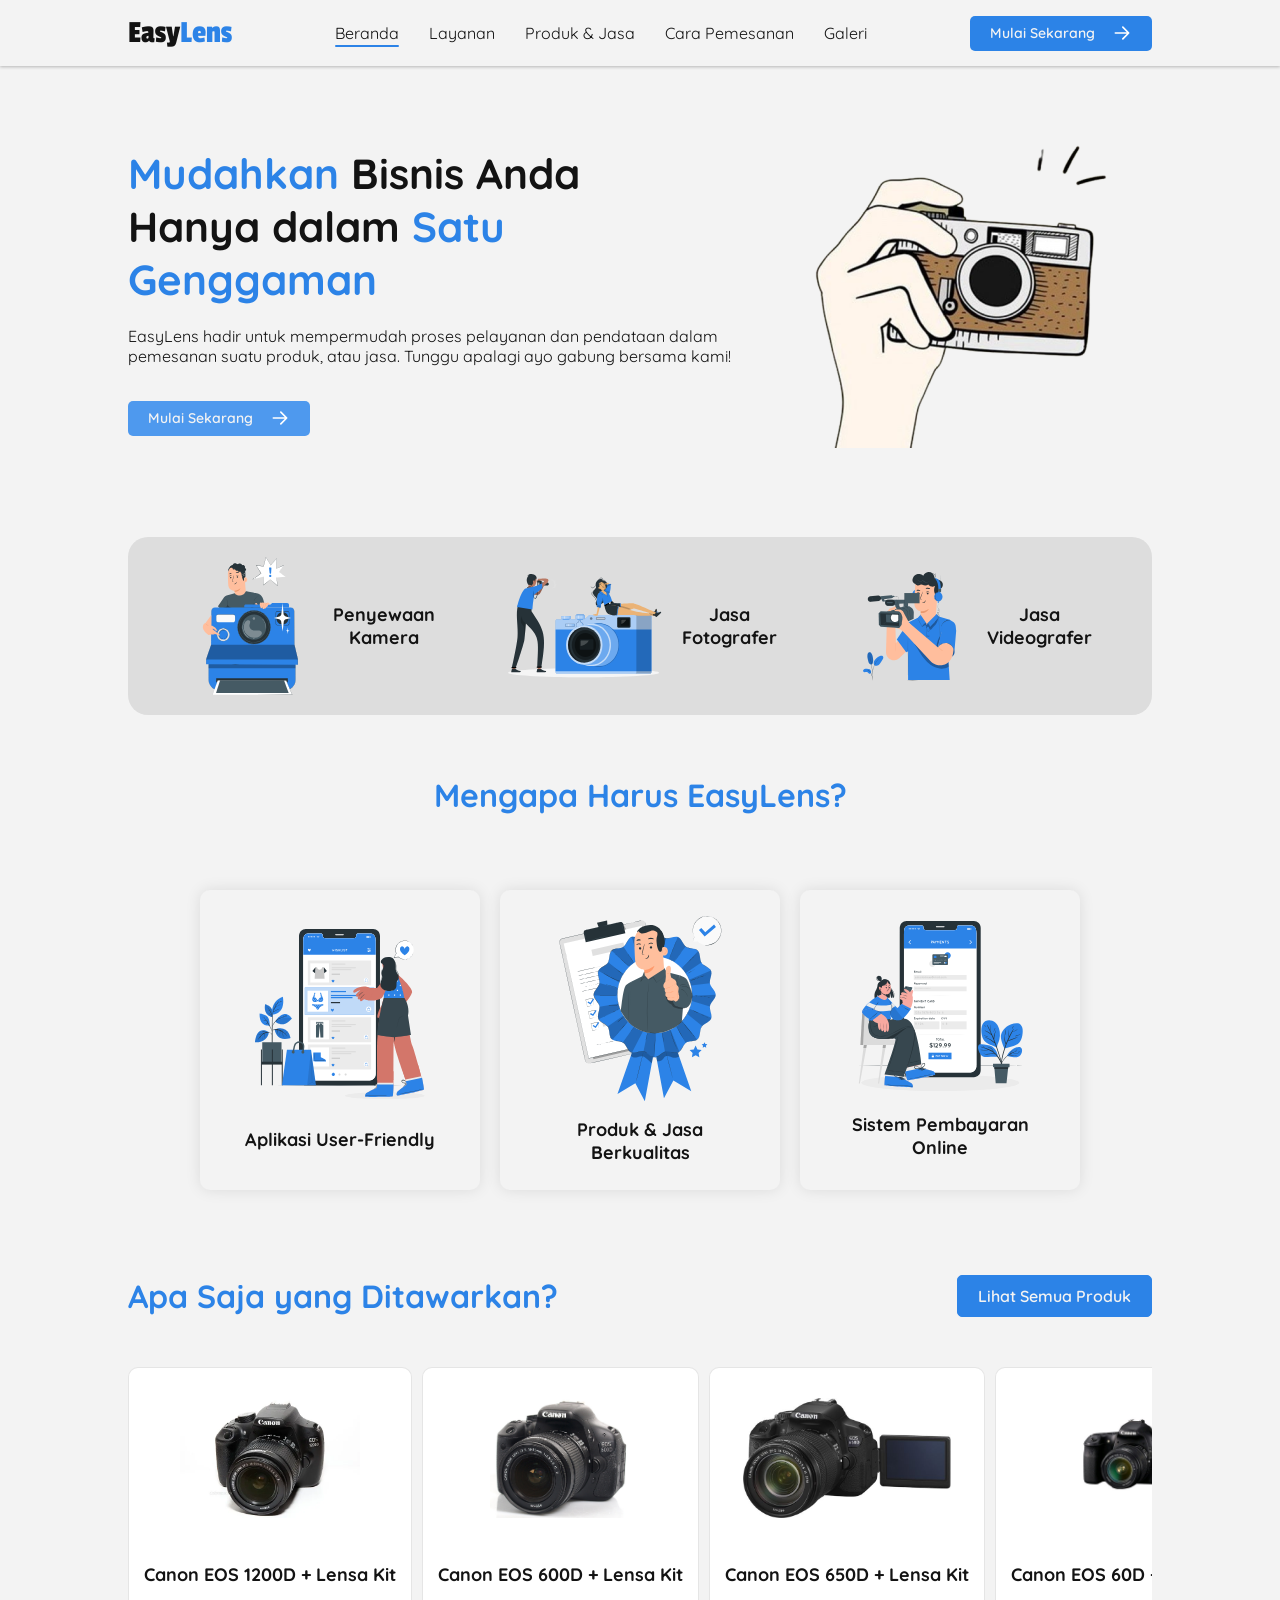
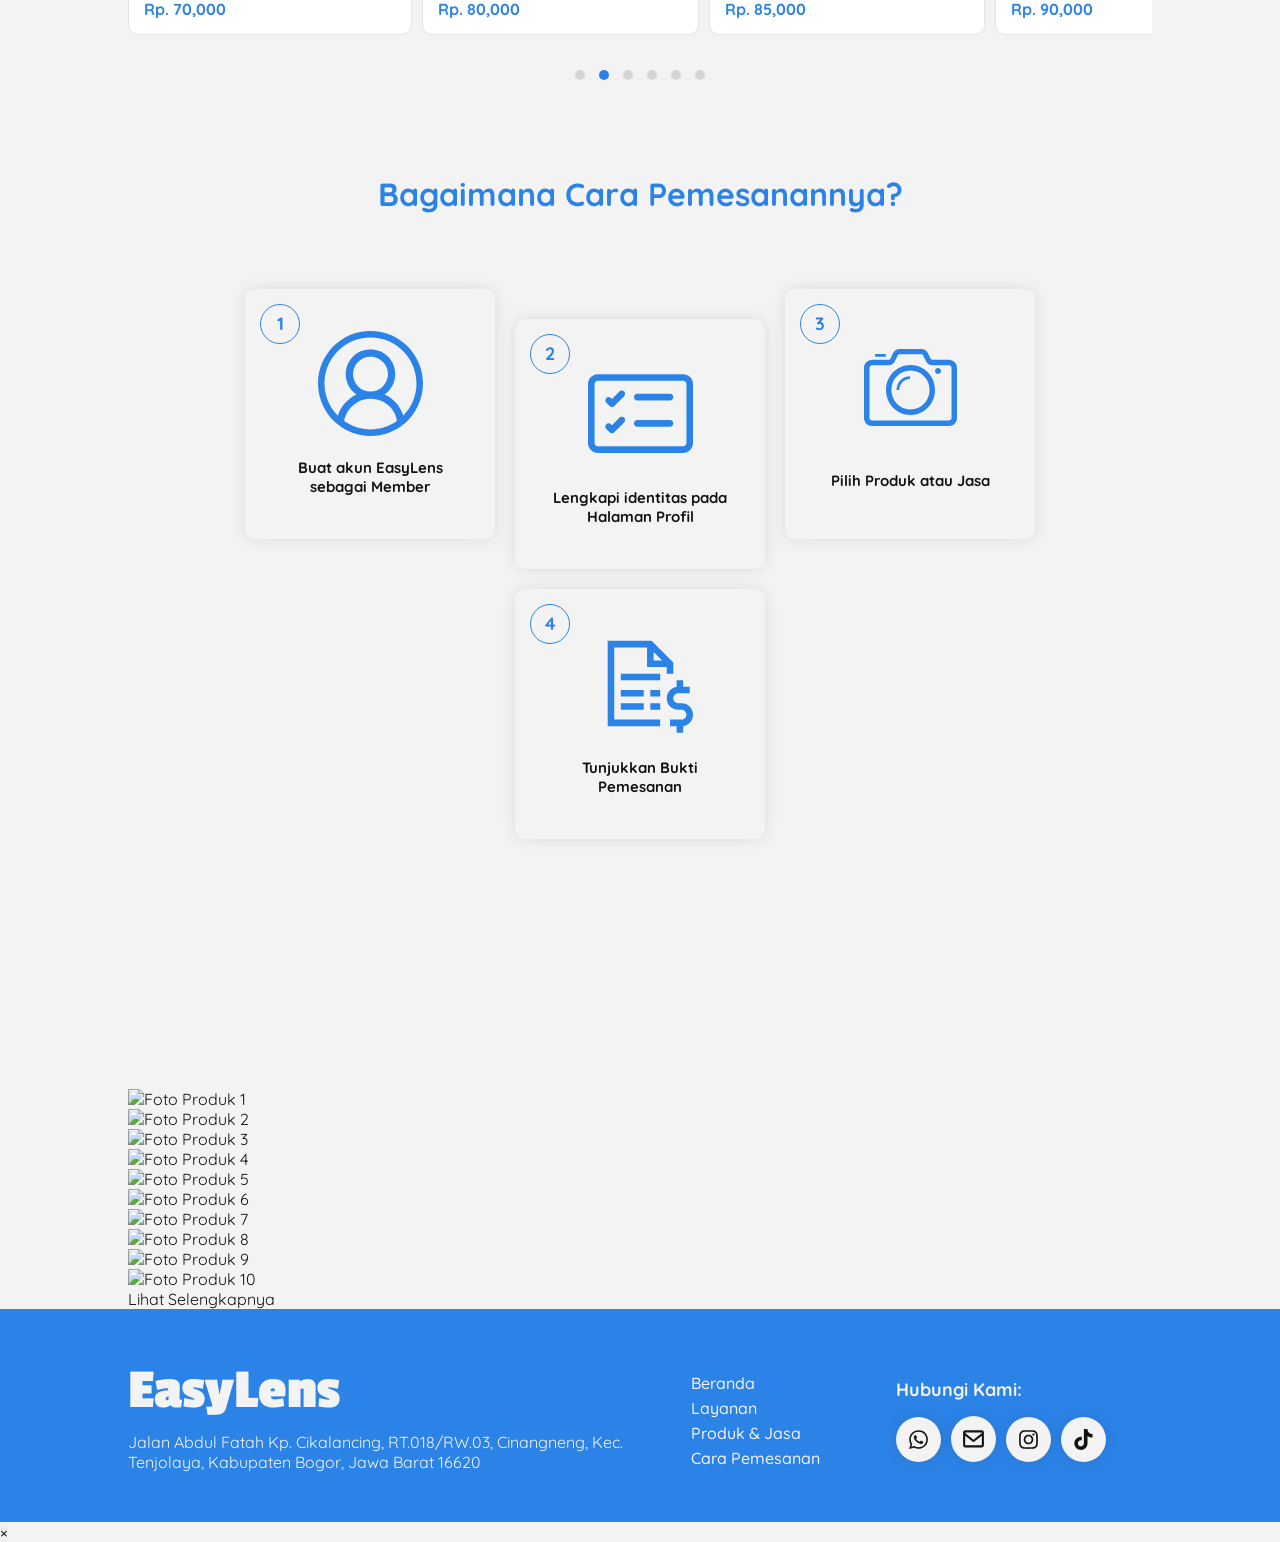
==== commit ef0f0f7c: "maybe final" ====
--- a/index.html
+++ b/index.html
@@ -34,6 +34,7 @@
                 <li class="navbar__list"><a href="#layanan" class="navbar__link">Layanan</a></li>
                 <li class="navbar__list"><a href="#produk" class="navbar__link">Produk & Jasa</a></li>
                 <li class="navbar__list"><a href="#cara-pemesanan" class="navbar__link">Cara Pemesanan</a></li>
+                <li class="navbar__list"><a href="#galeri" class="navbar__link">Galeri</a></li>
             </ul>
 
             <div class="navbar-overlay"></div>
@@ -99,7 +100,7 @@
                 <div class="layanan__content-box">
                     <img src="./assets/img/produk-kualitas-illustration.svg" alt="User Friendly Illustration" loading="lazy">
                     <h5 class="layanan__content-title">Produk & Jasa Berkualitas </h5>
-                </div>
+                </div>                                                                                                                                                                                                                                                                                                           
                 <div class="layanan__content-box">
                     <img src="./assets/img/payment-sistem-illustration.svg" alt="Online Payment System Illustration" loading="lazy">
                     <h5 class="layanan__content-title">Sistem Pembayaran Online</h5>
@@ -111,7 +112,7 @@
             <div class="section-header">
                 <h1 class="section-title">Apa Saja yang Ditawarkan?</h1>
 
-                <a href="product.html" id="lihat-produk">Lihat Semua Produk</a>
+                <a href="products.html" id="lihat-produk">Lihat Semua Produk</a>
             </div>
             <div class="produk__content owl-carousel owl-theme">
                 
@@ -123,33 +124,70 @@
             <div class="order__content">
                 <div class="order__box">
                     <div class="order__box-number">1</div>
-                    <img src="./assets/icon/user-icon.svg" alt="User Icon">
+                    <img src="./assets/icon/user-icon.svg" alt="User Icon" loading="lazy">
                     <h5 class="order__title">
                         Buat akun EasyLens sebagai Member
                     </h5>
                 </div>
                 <div class="order__box">
                     <div class="order__box-number">2</div>
-                    <img src="./assets/icon/card-check-icon.svg" alt="Identity Card Icon">
+                    <img src="./assets/icon/card-check-icon.svg" alt="Identity Card Icon" loading="lazy">
                     <h5 class="order__title">
                         Lengkapi identitas pada Halaman Profil
                     </h5>
                 </div>
                 <div class="order__box">
                     <div class="order__box-number">3</div>
-                    <img src="./assets/icon/camera-icon.svg" alt="Camera Icon">
+                    <img src="./assets/icon/camera-icon.svg" alt="Camera Icon" loading="lazy">
                     <h5 class="order__title">
                         Pilih Produk atau Jasa
                     </h5>
                 </div>
                 <div class="order__box">
                     <div class="order__box-number">4</div>
-                    <img src="./assets/icon/invoice-icon.svg" alt="Invoice Icon">
+                    <img src="./assets/icon/invoice-icon.svg" alt="Invoice Icon" loading="lazy">
                     <h5 class="order__title">
                         Tunjukkan Bukti Pemesanan
                     </h5>
                 </div>
             </div>
+        </section>
+
+        <section class="content-section" id="galeri">
+            <h1 class="section-title">Galeri</h1>
+            <div class="galeri__content">
+                <div class="galeri__box">
+                    <img src="./assets/img/testimoni/foto-produk-1.jpg" alt="Foto Produk 1" loading="lazy">
+                </div>
+                <div class="galeri__box">
+                    <img src="./assets/img/testimoni/foto-produk-2.jpg" alt="Foto Produk 2" loading="lazy">
+                </div>
+                <div class="galeri__box">
+                    <img src="./assets/img/testimoni/foto-produk-3.jpg" alt="Foto Produk 3" loading="lazy">
+                </div>
+                <div class="galeri__box">
+                    <img src="./assets/img/testimoni/foto-produk-4.jpg" alt="Foto Produk 4" loading="lazy">
+                </div>
+                <div class="galeri__box">
+                    <img src="./assets/img/testimoni/foto-produk-5.jpg" alt="Foto Produk 5" loading="lazy">
+                </div>
+                <div class="galeri__box">
+                    <img src="./assets/img/testimoni/foto-produk-6.jpg" alt="Foto Produk 6" loading="lazy">
+                </div>
+                <div class="galeri__box">
+                    <img src="./assets/img/testimoni/foto-produk-7.jpg" alt="Foto Produk 7" loading="lazy">
+                </div>
+                <div class="galeri__box">
+                    <img src="./assets/img/testimoni/foto-produk-8.jpg" alt="Foto Produk 8" loading="lazy">
+                </div>
+                <div class="galeri__box">
+                    <img src="./assets/img/testimoni/foto-produk-9.jpg" alt="Foto Produk 9" loading="lazy">
+                </div>
+                <div class="galeri__box">
+                    <img src="./assets/img/testimoni/foto-produk-10.jpg" alt="Foto Produk 10" loading="lazy">
+                </div>
+            </div>
+            <a href="galeri.html" class="to-galeri">Lihat Selengkapnya</a>
         </section>
     </div>
 
@@ -188,9 +226,18 @@
         </div>
     </footer>
 
+    <div class="lightbox">
+        <div class="lightbox-overlay"></div>
+        <button class="close-lightbox">&times;</button>
+        <div class="lightbox-content">
+            <!-- <img src="./assets/img/testimoni/foto-produk-1.jpg" alt="Foto Produk 1"> -->
+        </div>
+    </div>
+
     <script src="https://cdnjs.cloudflare.com/ajax/libs/jquery/3.6.1/jquery.min.js" integrity="sha512-aVKKRRi/Q/YV+4mjoKBsE4x3H+BkegoM/em46NNlCqNTmUYADjBbeNefNxYV7giUp0VxICtqdrbqU7iVaeZNXA==" crossorigin="anonymous" referrerpolicy="no-referrer"></script>
     <script src="./assets/owlCarousel/owl.carousel.min.js"></script>
     <script src="./assets/style/script.js"></script>
     <script src="./assets/style/data.js"></script>
+    <script src="./assets/style/consume-data.js"></script>
 </body>
 </html>
--- a/assets/style/style.css
+++ b/assets/style/style.css
@@ -882,16 +882,39 @@
 
 #detail-produk__wrapper{
     min-height: 100vh;
-    padding-top: 150px;
+    padding-top: 100px;
     padding-bottom: 50px;
 }
 
 .detail-produk__content{
     display: flex;
     flex-direction: column;
-    align-items: stretch;
     justify-content: center;
     gap: 75px;
+}
+
+.back-link{
+    font-weight: var(--semibold);
+    font-size: var(--fs-body);
+    background-color: #fff;
+    box-shadow: 0 0 15px rgba(0, 0, 0, 0.1);
+    gap: 15px;
+    padding: 10px 20px;
+    border-radius: 5px;
+    text-align: left;
+    align-self: flex-start;
+    -webkit-border-radius: 5px;
+    -moz-border-radius: 5px;
+    -ms-border-radius: 5px;
+    -o-border-radius: 5px;
+}
+
+.back-link svg{
+    transform: rotate(-180deg);
+    -webkit-transform: rotate(-180deg);
+    -moz-transform: rotate(-180deg);
+    -ms-transform: rotate(-180deg);
+    -o-transform: rotate(-180deg);
 }
 
 .detail-produk__main{
